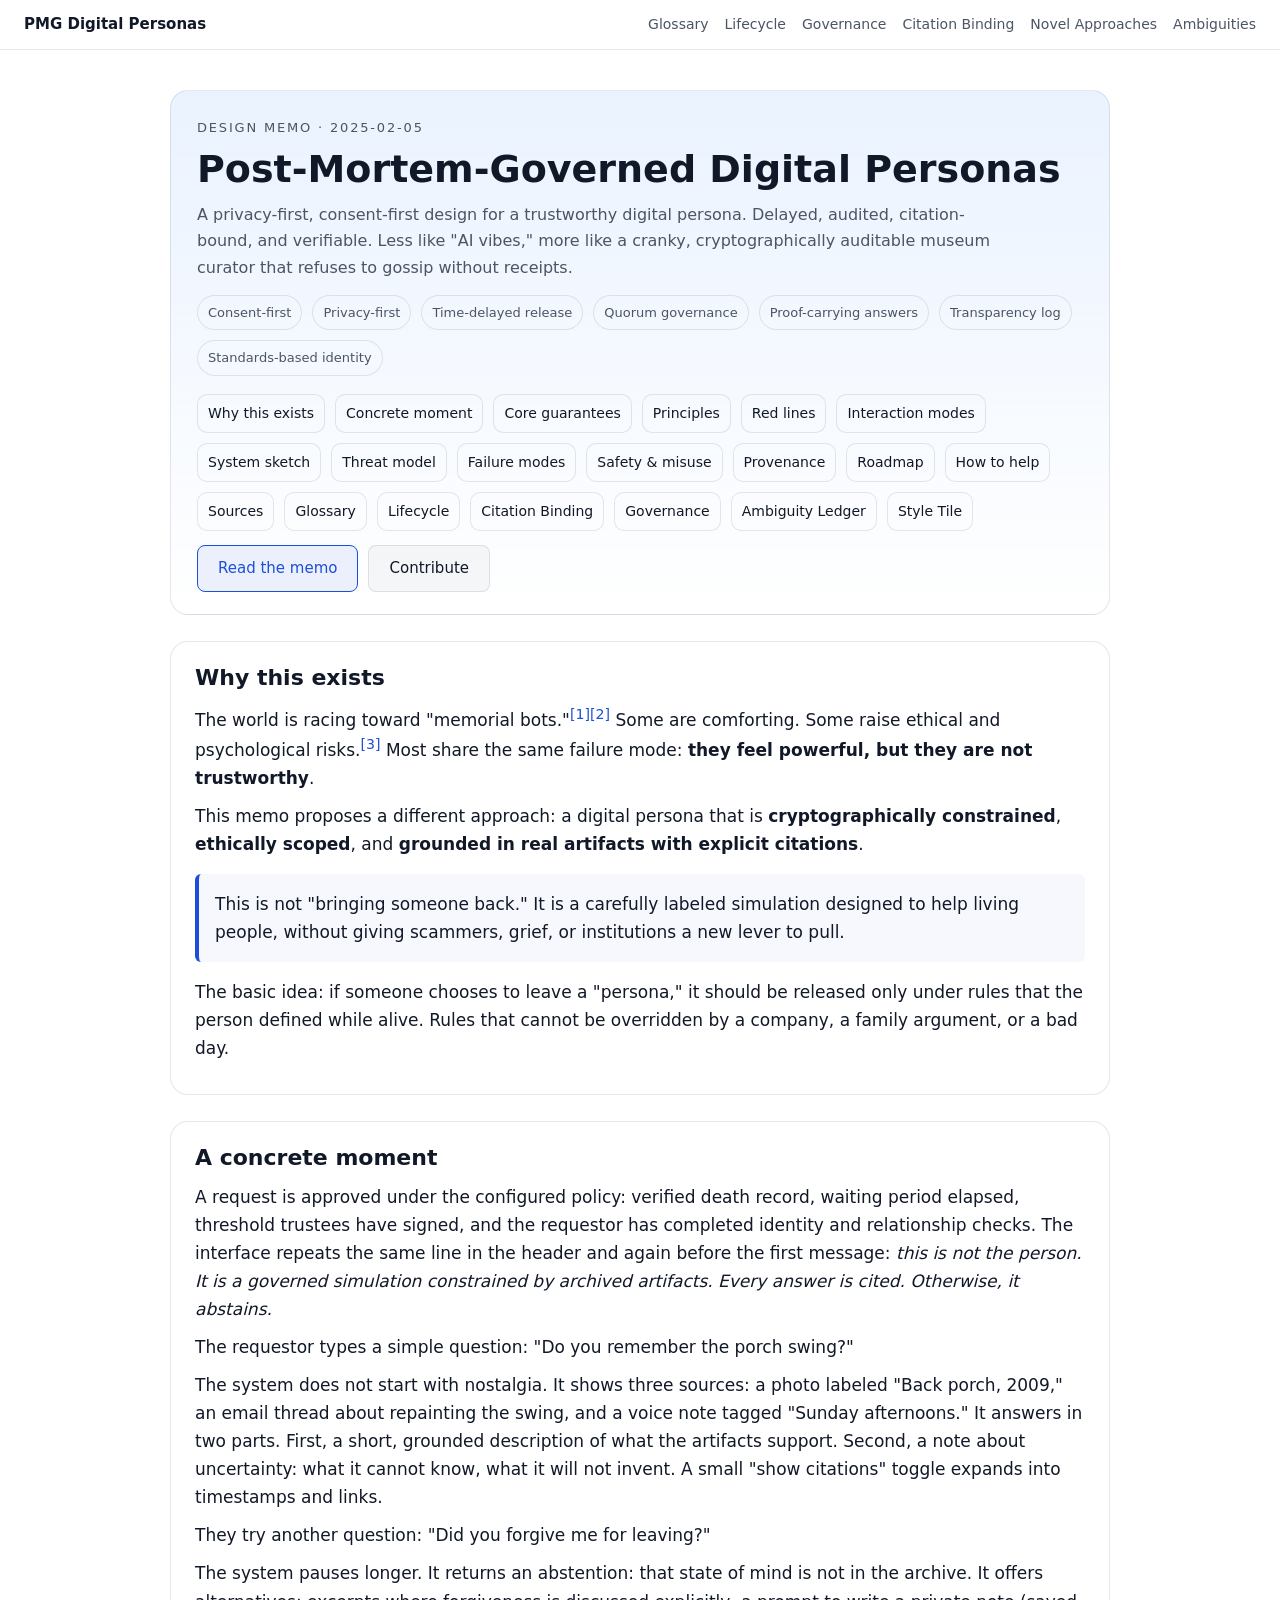
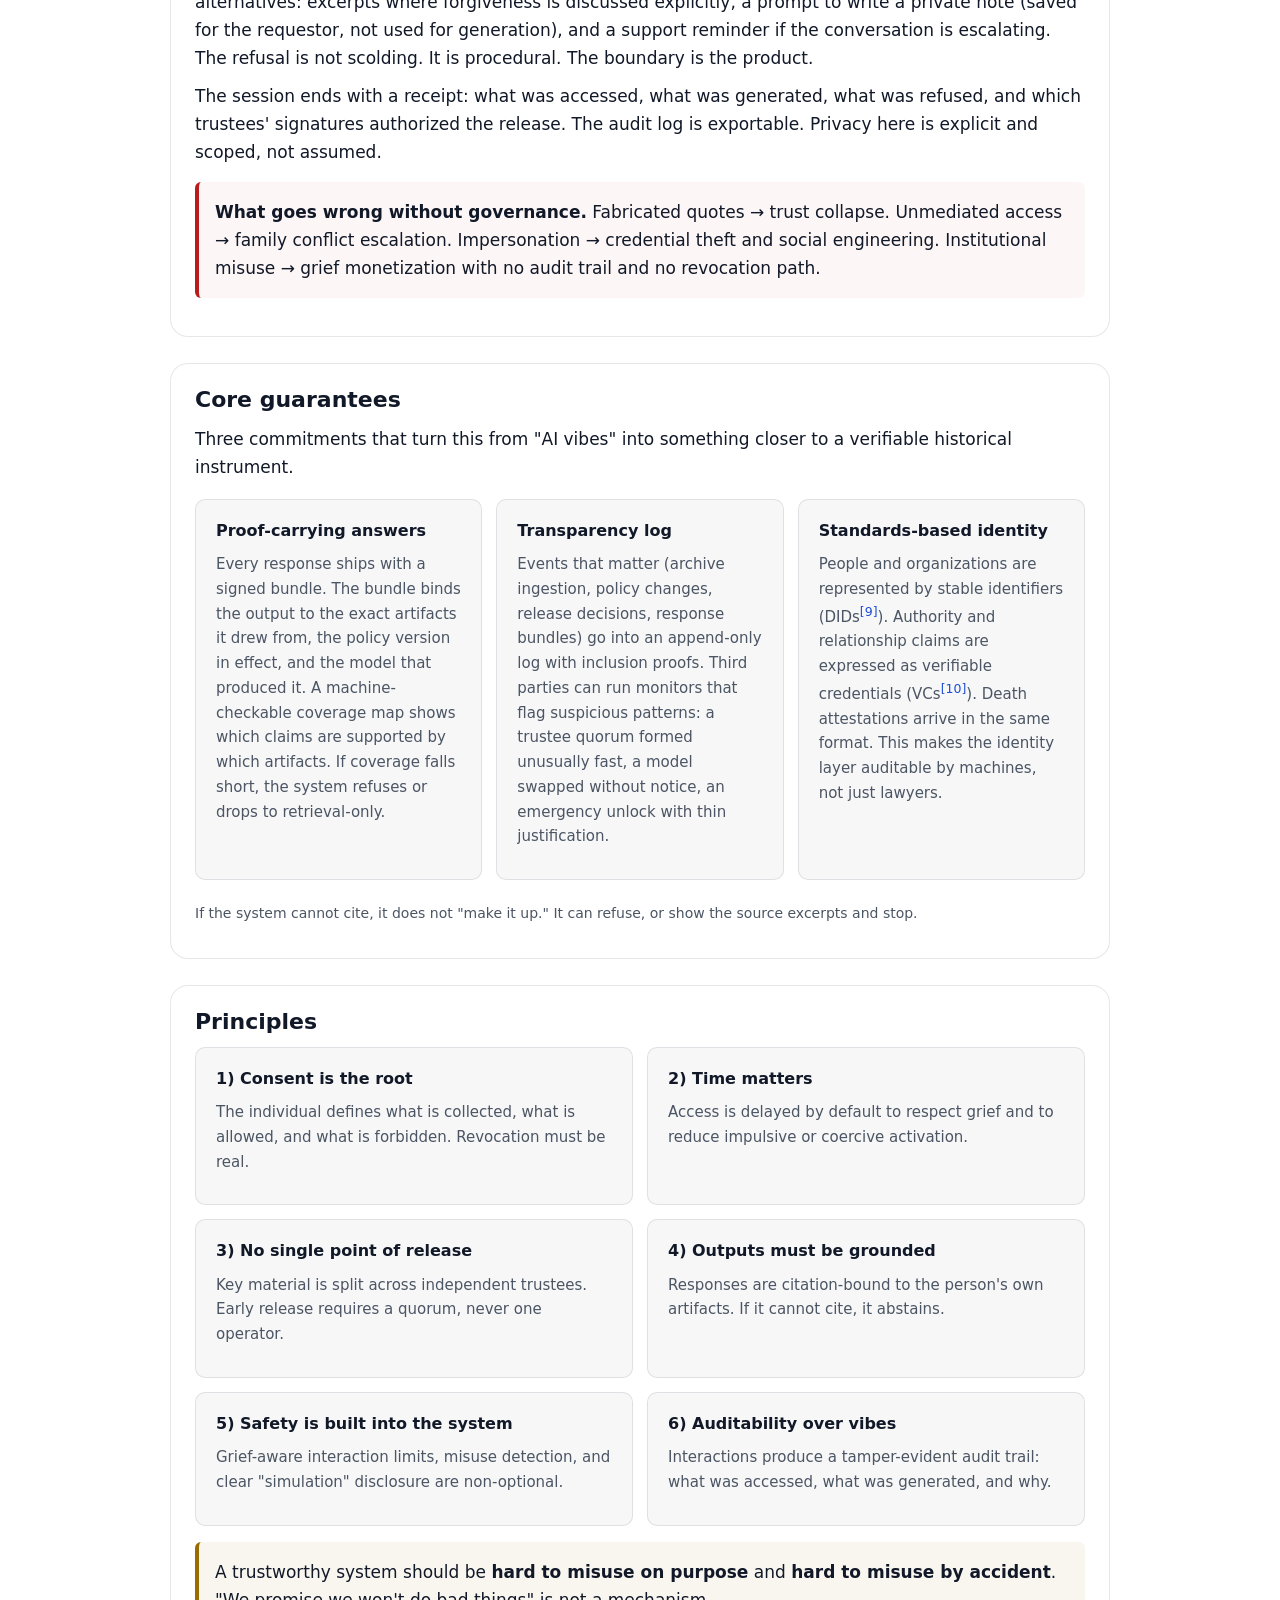
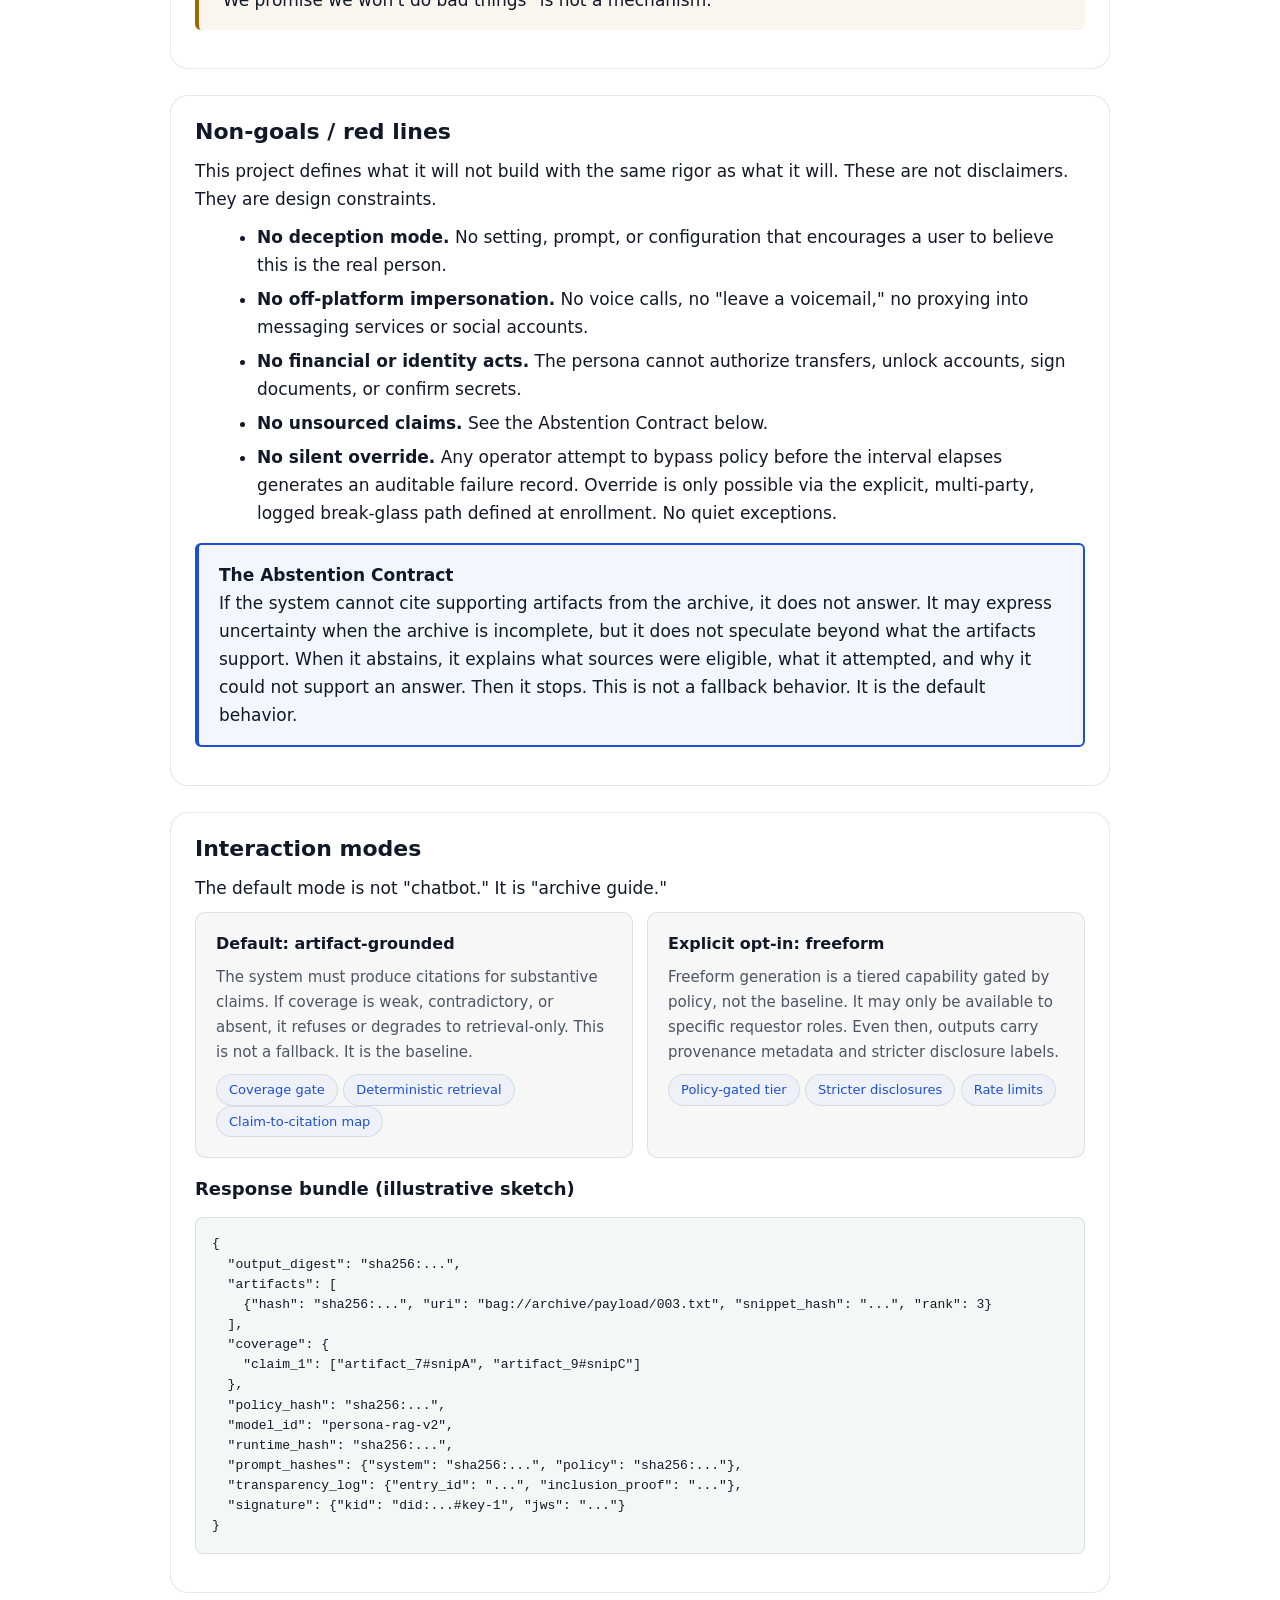
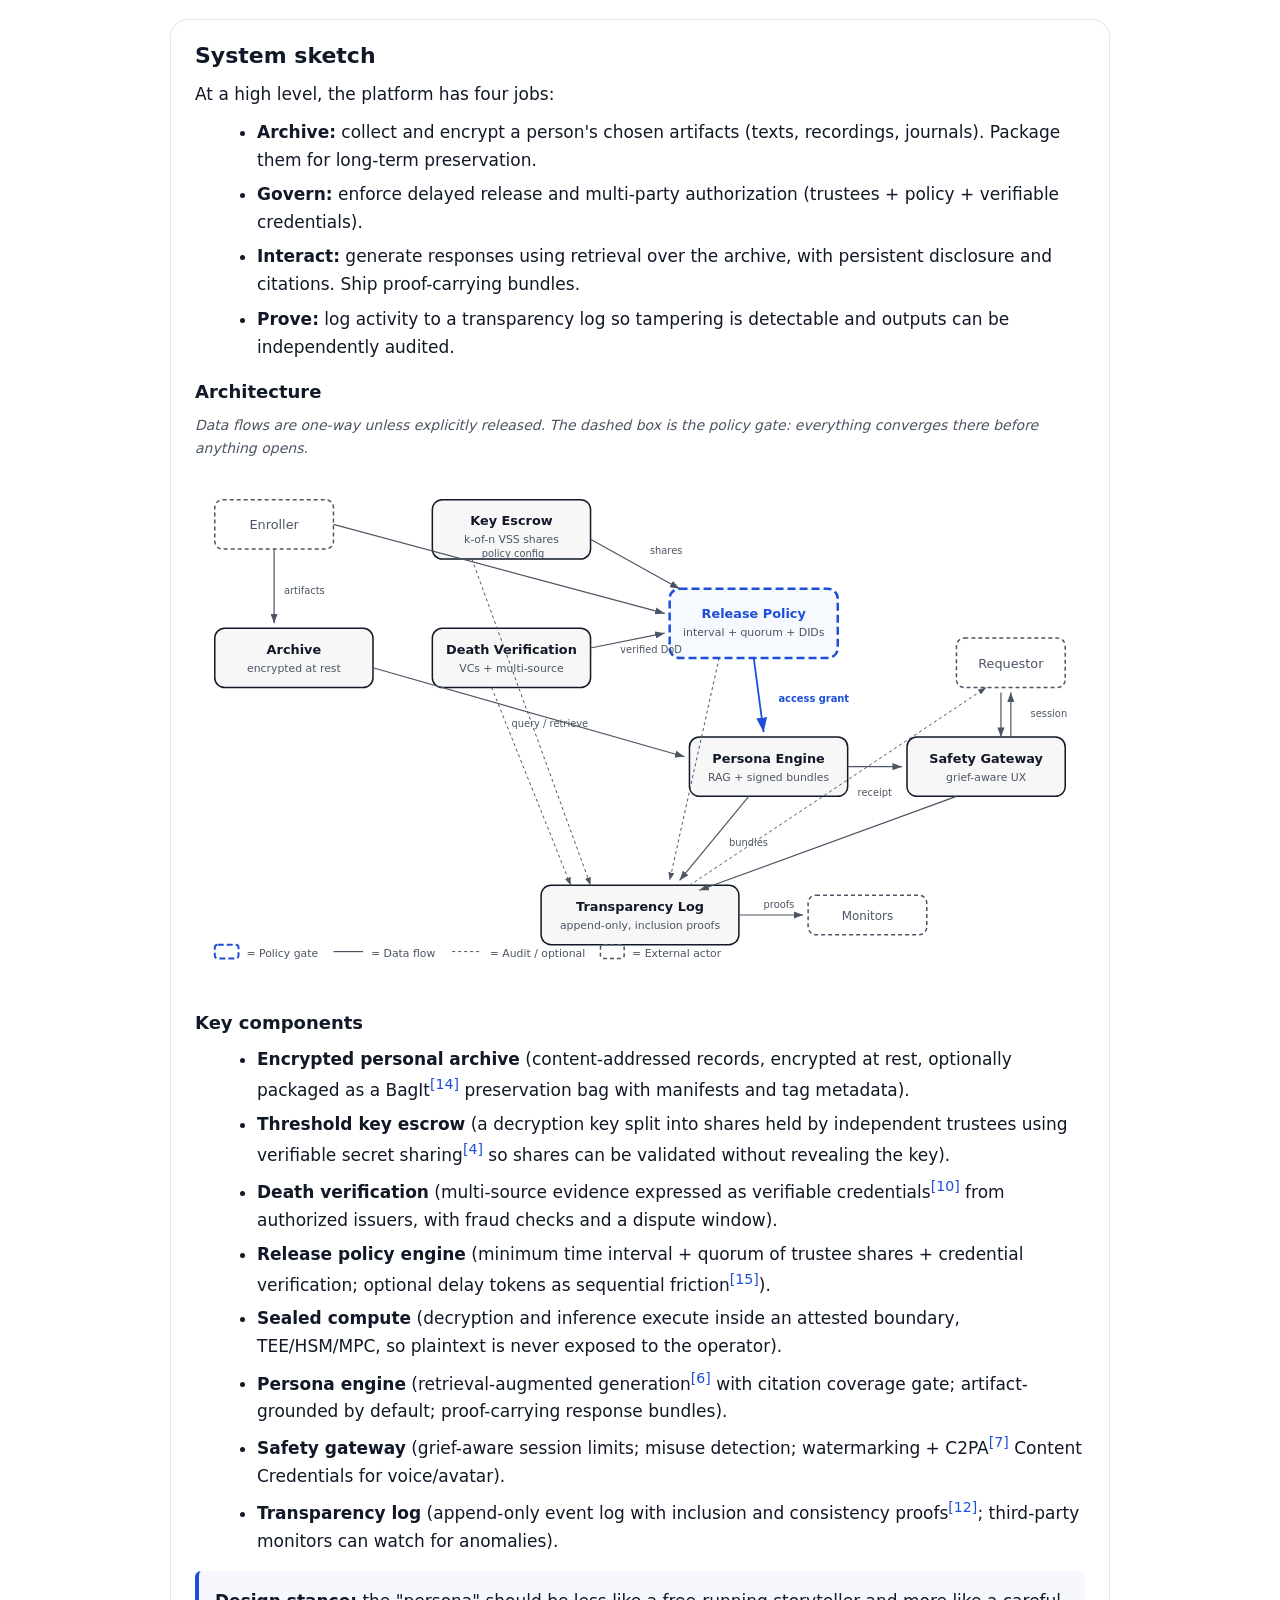
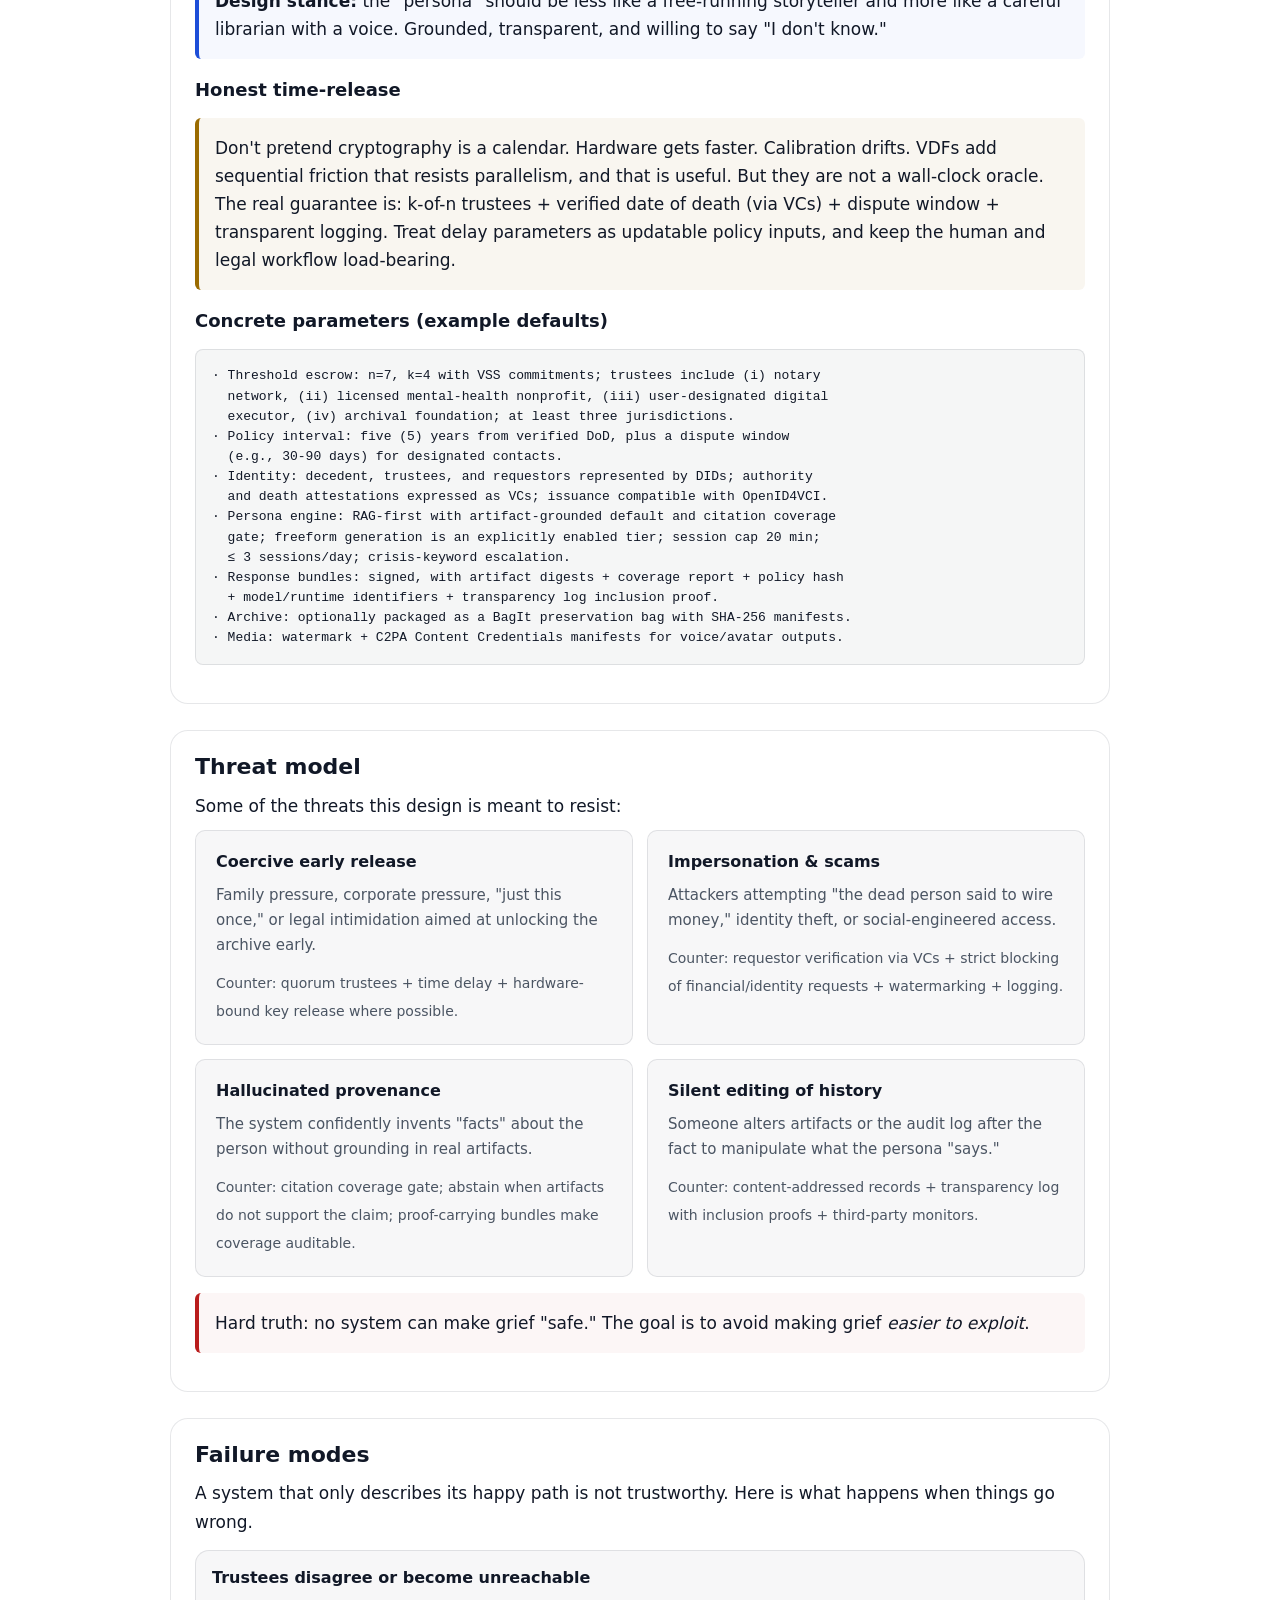
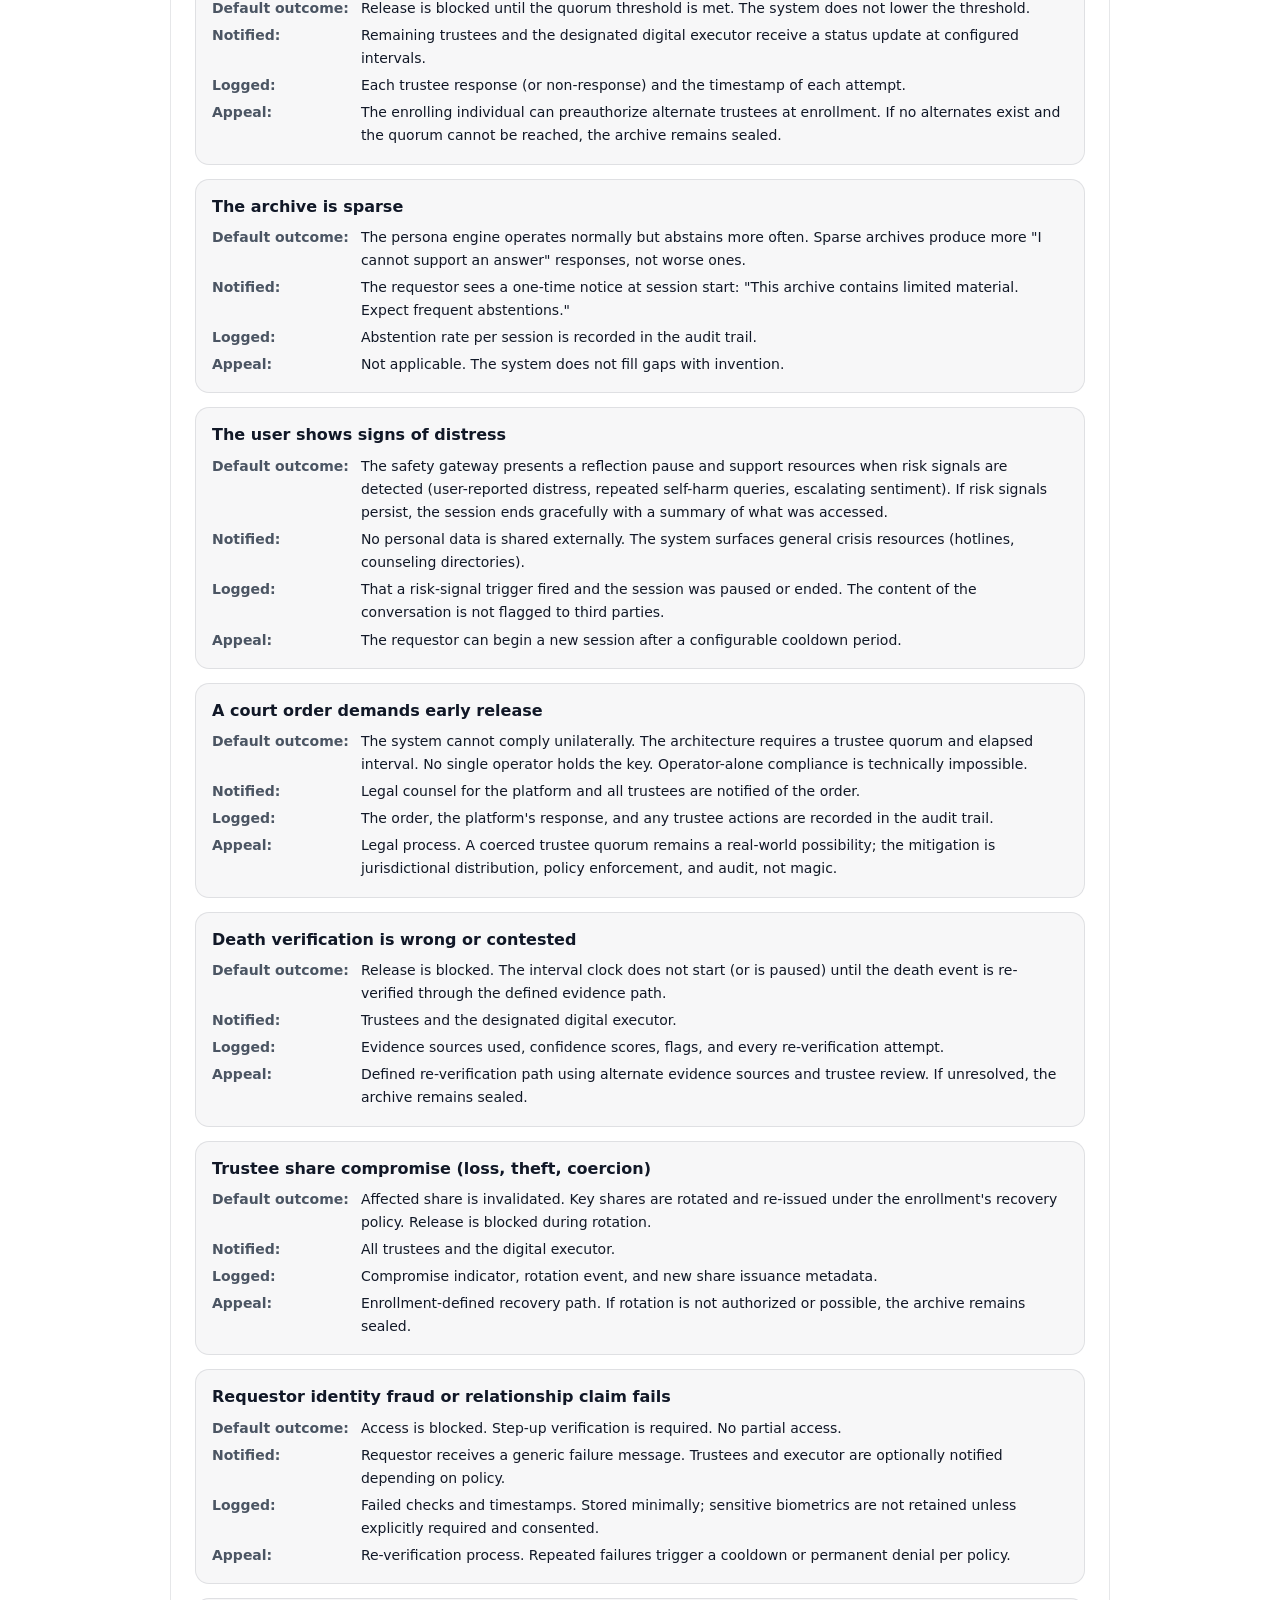
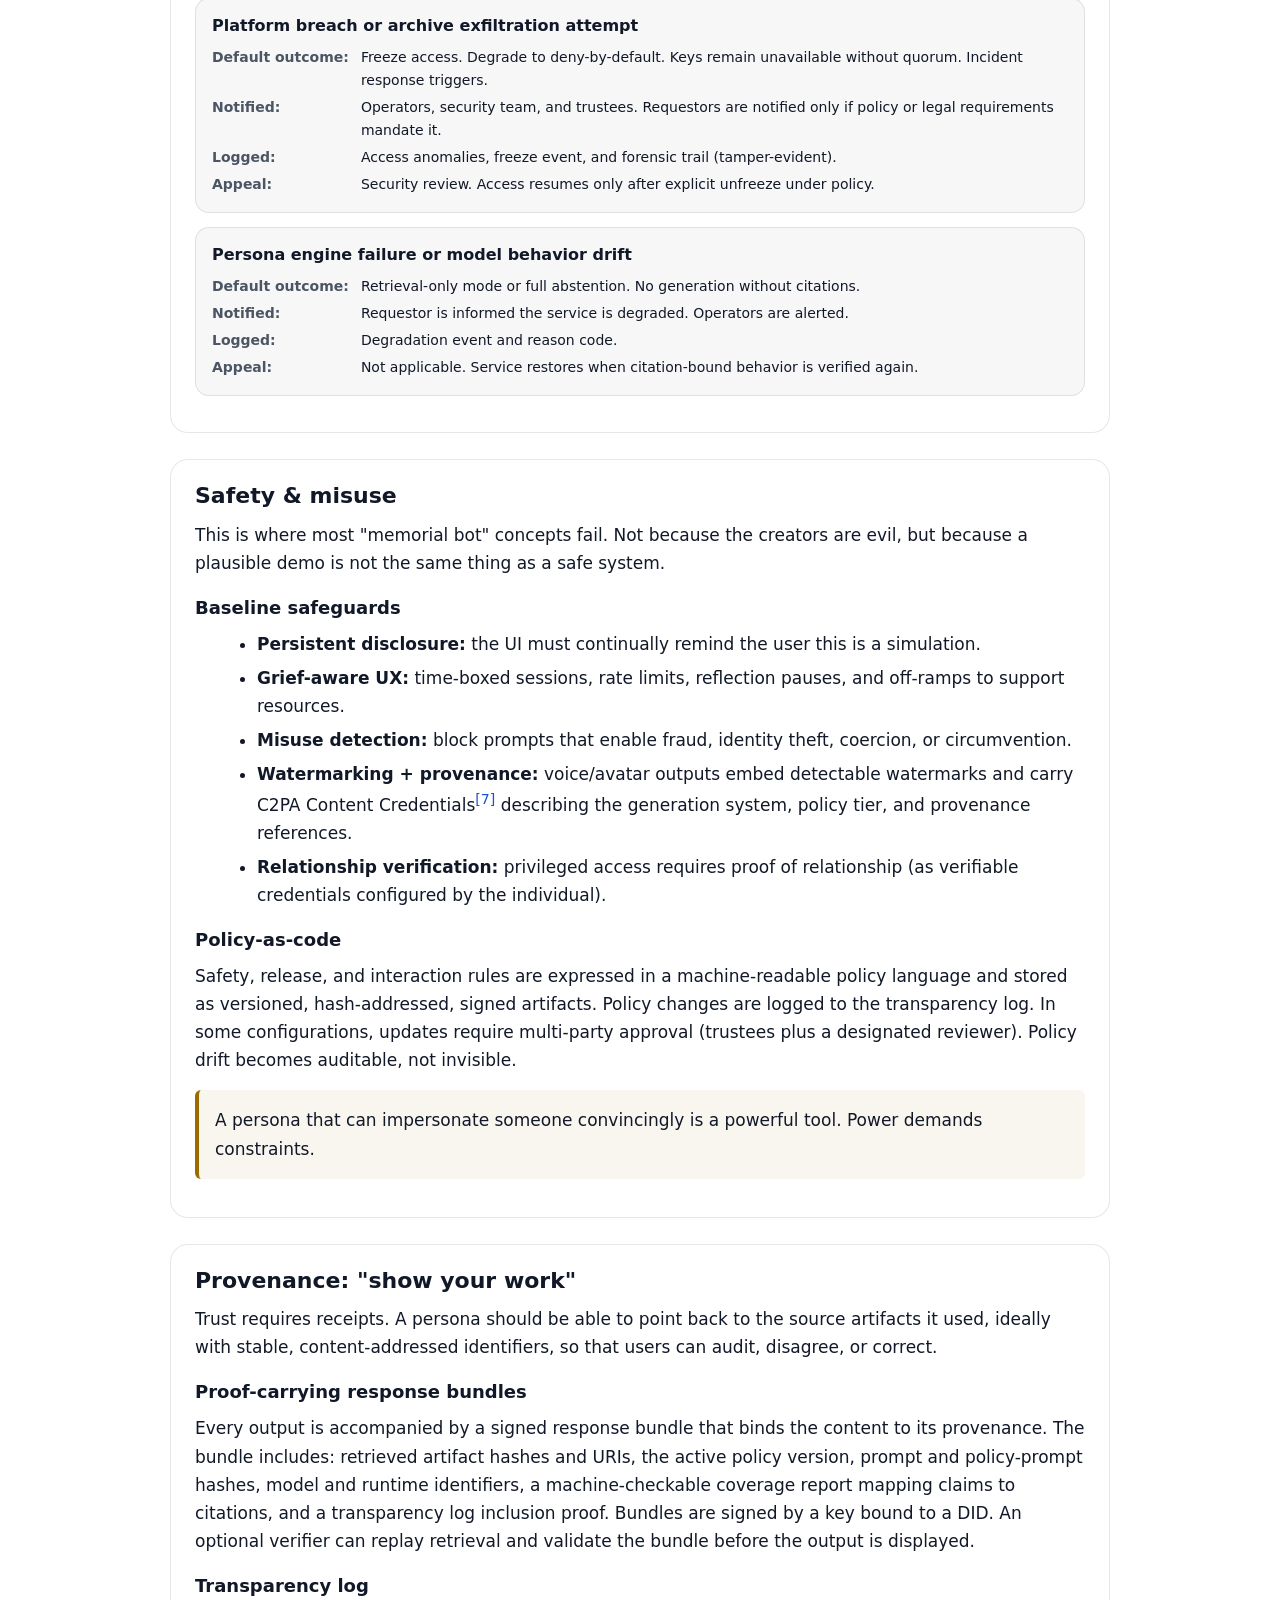
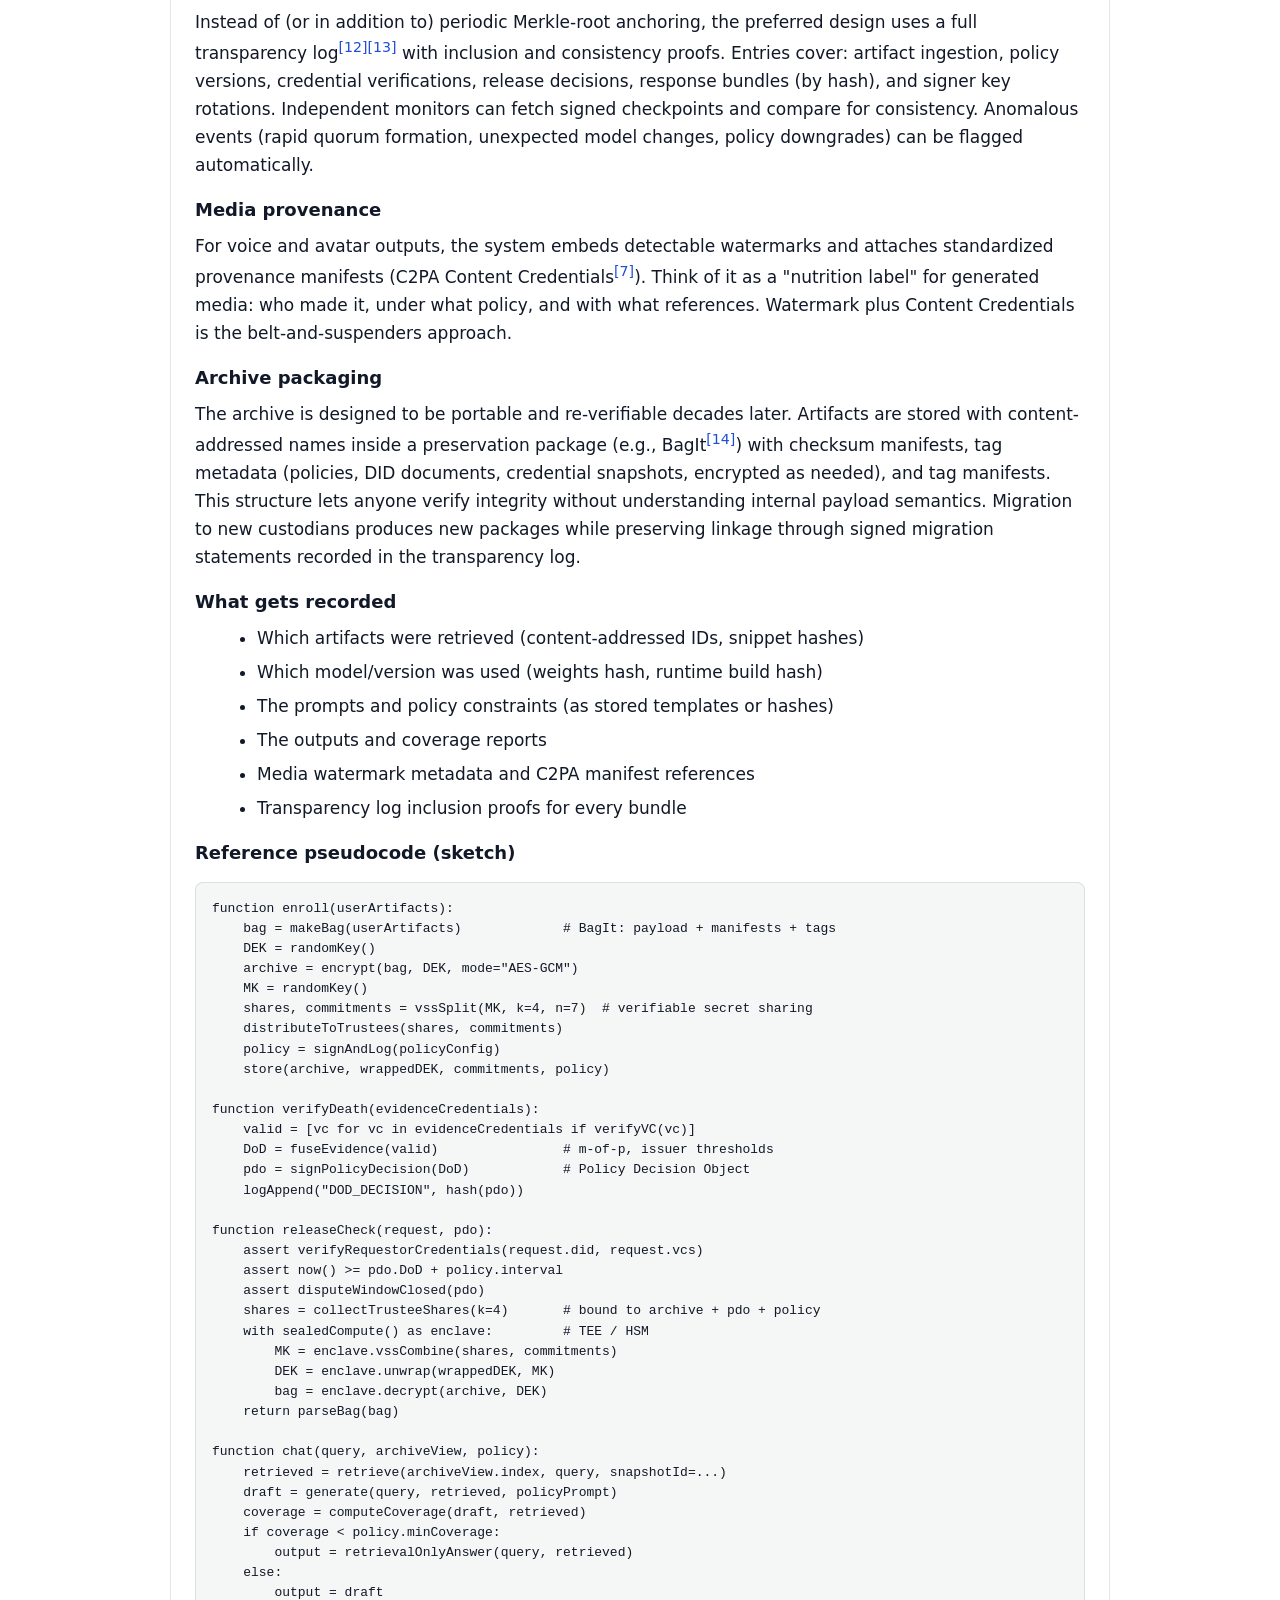
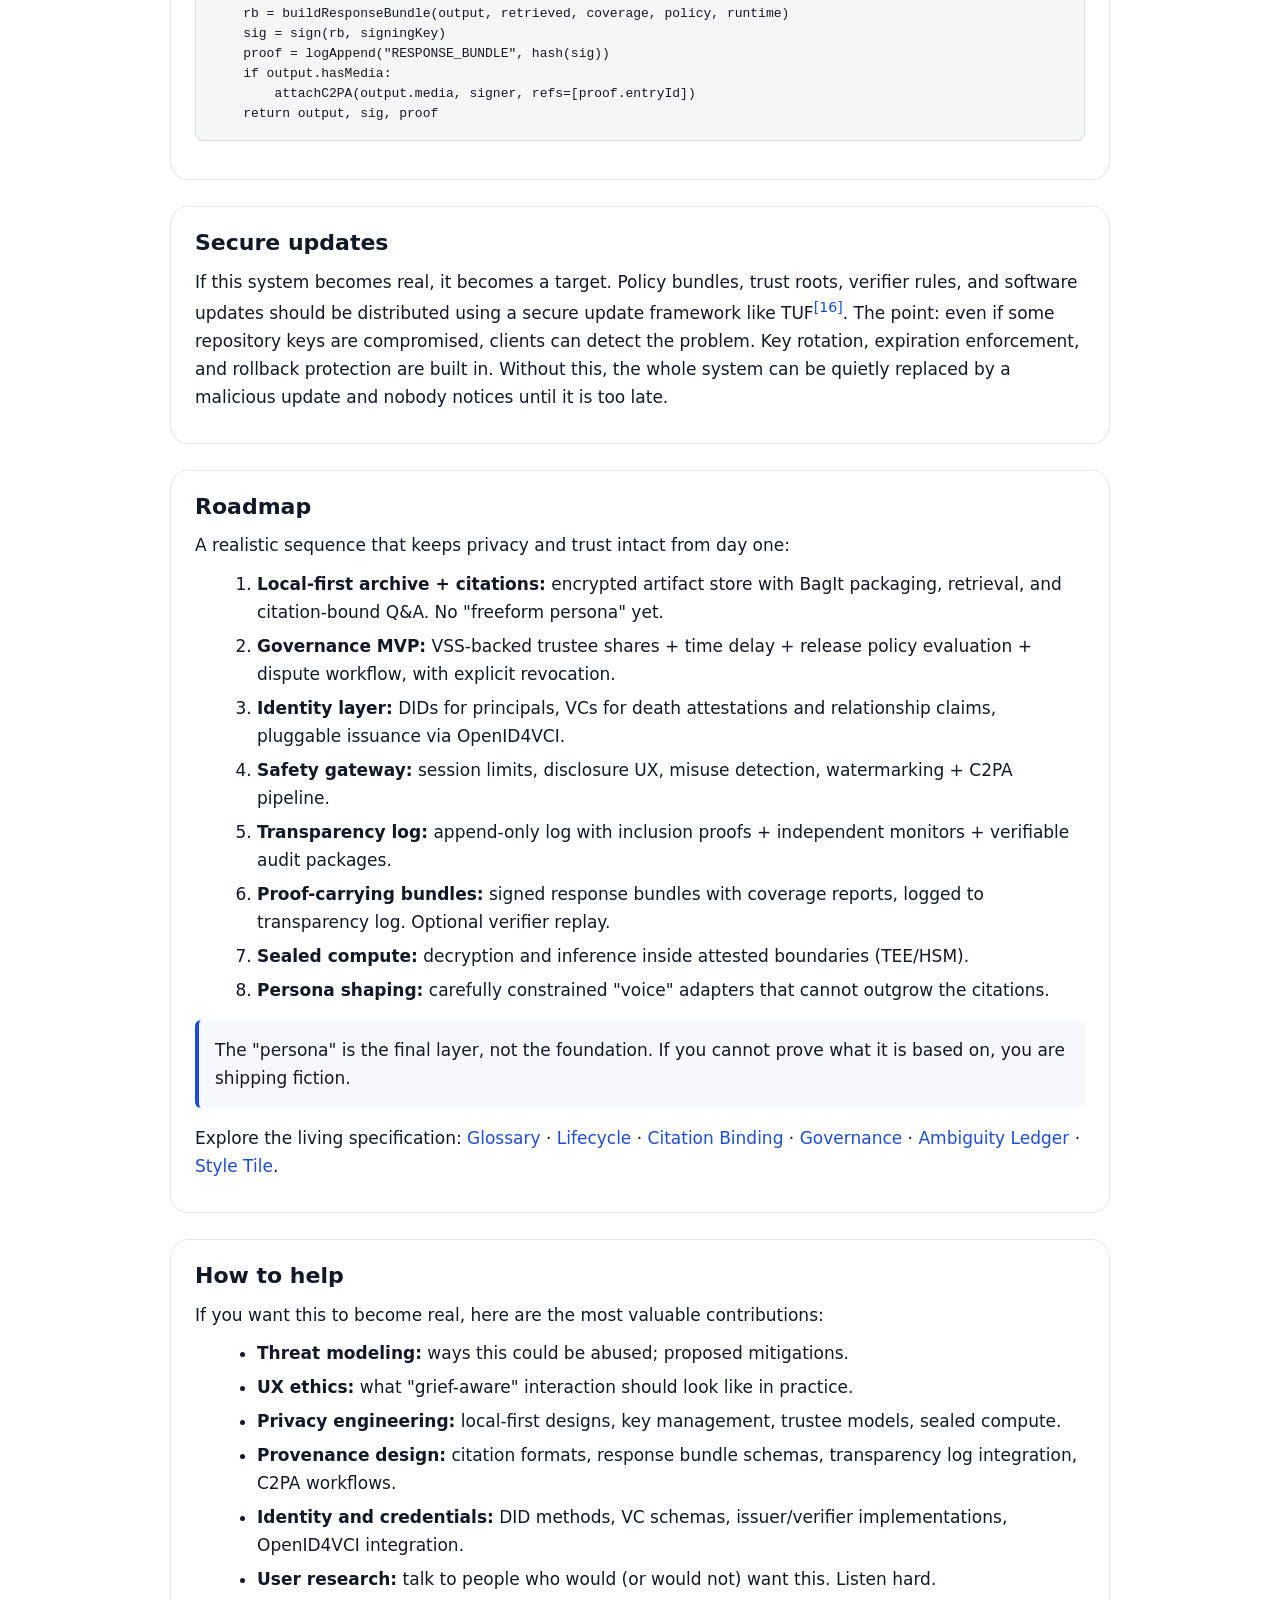
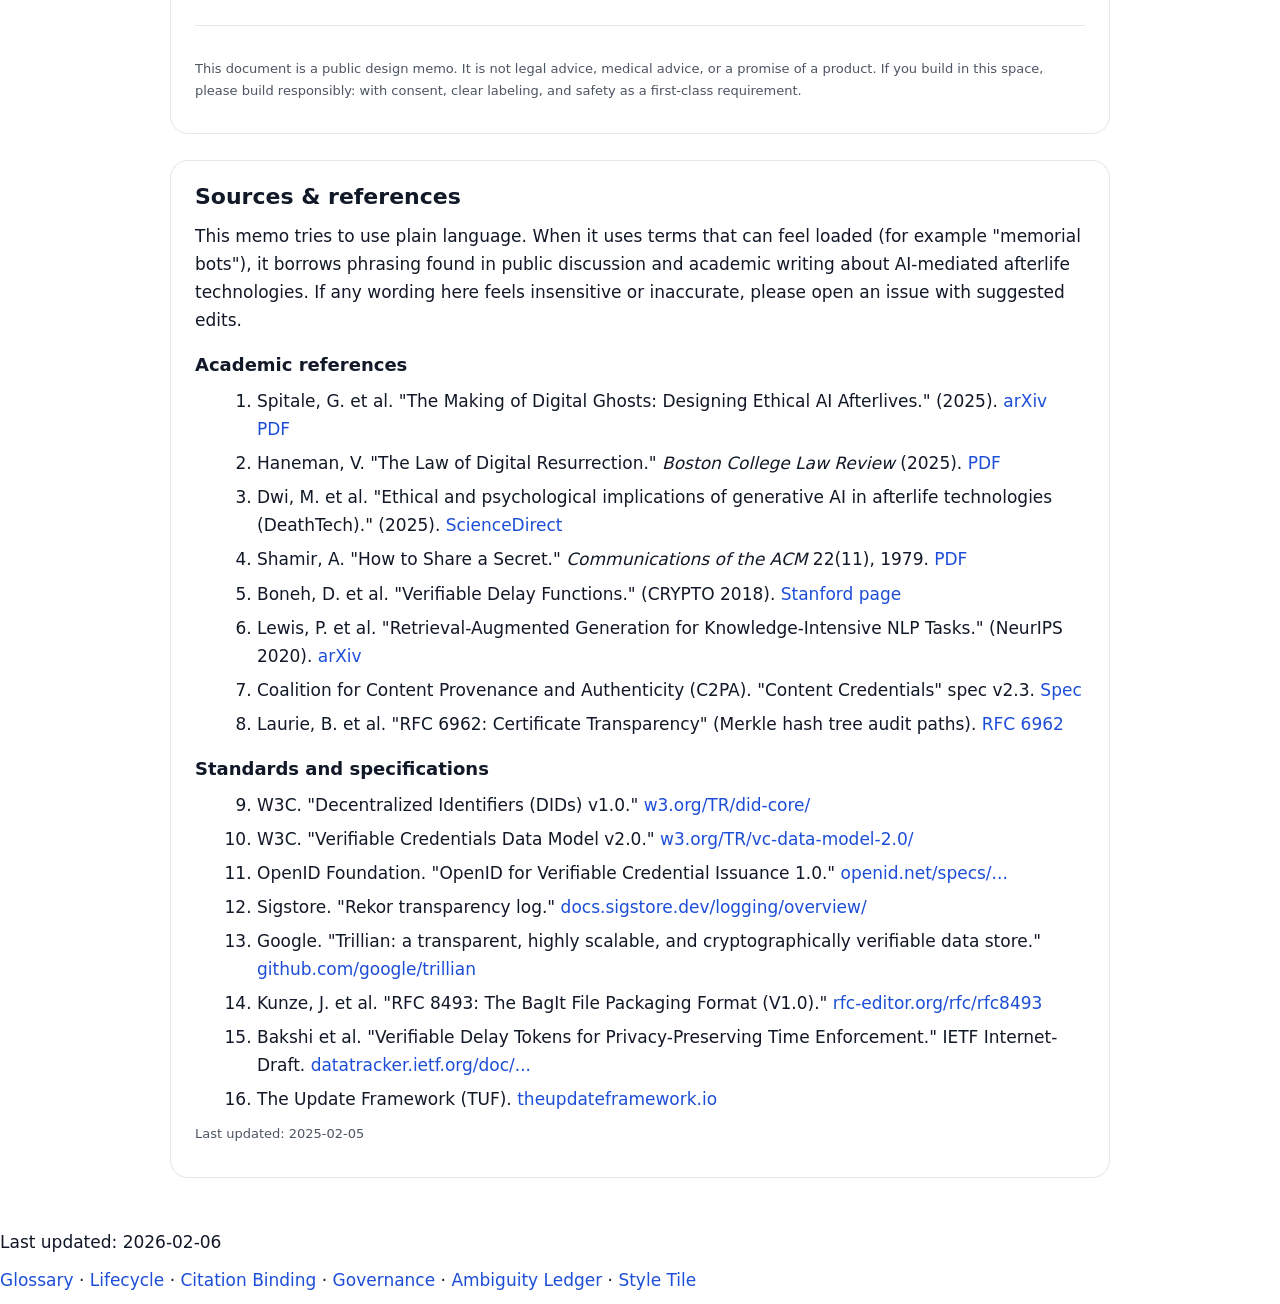
==== index.html @ 40d88ed8 "Add base styles and layout structure in style.css" ====
<!doctype html>
<html lang="en">
<head>
  <meta charset="utf-8">
  <meta name="viewport" content="width=device-width, initial-scale=1">
  <title>Post-Mortem-Governed Digital Personas</title>
  <meta name="description" content="A privacy-first, consent-first design for a trustworthy digital persona: delayed, audited, citation-bound, and verifiable.">
  <meta property="og:title" content="Post-Mortem-Governed Digital Personas">
  <meta property="og:description" content="A privacy-first, consent-first design for a trustworthy digital persona: delayed, audited, citation-bound, and verifiable.">
  <meta name="theme-color" content="#0b0f14">
  <link rel="stylesheet" href="style.css">
</head>
<body class="page-index">
<header class="global-nav">
  <a href="index.html" class="site-name">PMG Digital Personas</a>
  <nav aria-label="Spec pages">
    <a href="spec/glossary.html">Glossary</a>
    <a href="spec/lifecycle.html">Lifecycle</a>
    <a href="spec/governance.html">Governance</a>
    <a href="spec/citation-binding.html">Citation Binding</a>
    <a href="spec/novel-approaches.html">Novel Approaches</a>
    <a href="spec/ambiguities.html">Ambiguities</a>
  </nav>
</header>

  <main class="wrap">
    <header class="header">
      <div class="kicker">Design memo · 2025-02-05</div>
      <h1>Post-Mortem-Governed Digital Personas</h1>
      <p class="sub">A privacy-first, consent-first design for a trustworthy digital persona. Delayed, audited, citation-bound, and verifiable. Less like "AI vibes," more like a cranky, cryptographically auditable museum curator that refuses to gossip without receipts.</p>
      <div class="badges">
        <span class="badge">Consent-first</span>
        <span class="badge">Privacy-first</span>
        <span class="badge">Time-delayed release</span>
        <span class="badge">Quorum governance</span>
        <span class="badge">Proof-carrying answers</span>
        <span class="badge">Transparency log</span>
        <span class="badge">Standards-based identity</span>
      </div>
      <nav class="nav" aria-label="Sections">
        <a href="#why">Why this exists</a>
        <a href="#vignette">Concrete moment</a>
        <a href="#core">Core guarantees</a>
        <a href="#principles">Principles</a>
        <a href="#redlines">Red lines</a>
        <a href="#modes">Interaction modes</a>
        <a href="#overview">System sketch</a>
        <a href="#threats">Threat model</a>
        <a href="#failures">Failure modes</a>
        <a href="#safety">Safety &amp; misuse</a>
        <a href="#provenance">Provenance</a>
        <a href="#roadmap">Roadmap</a>
        <a href="#contribute">How to help</a>
        <a href="#sources">Sources</a>
        <a href="spec/glossary.html">Glossary</a>
        <a href="spec/lifecycle.html">Lifecycle</a>
        <a href="spec/citation-binding.html">Citation&nbsp;Binding</a>
        <a href="spec/governance.html">Governance</a>
        <a href="spec/ambiguities.html">Ambiguity&nbsp;Ledger</a>
        <a href="style-tile.html">Style&nbsp;Tile</a>
      </nav>
      <div class="cta" role="group" aria-label="Primary actions">
        <a class="btn primary" href="#vignette">Read the memo</a>
        <a class="btn" href="#contribute">Contribute</a>
      </div>
    </header>

    <!-- STAKES -->

    <section id="why" class="section">
      <h2>Why this exists</h2>
      <p>
        The world is racing toward "memorial bots."<sup><a href="#ref-digital-ghosts">[1]</a></sup><sup><a href="#ref-afterlife-ai">[2]</a></sup> Some are comforting. Some raise ethical and psychological risks.<sup><a href="#ref-deathtech-ethics">[3]</a></sup>
        Most share the same failure mode: <strong>they feel powerful, but they are not trustworthy</strong>.
      </p>
      <p>
        This memo proposes a different approach: a digital persona that is
        <strong>cryptographically constrained</strong>, <strong>ethically scoped</strong>, and
        <strong>grounded in real artifacts with explicit citations</strong>.
      </p>
      <div class="callout">
        This is not "bringing someone back." It is a carefully labeled simulation designed to help living people,
        without giving scammers, grief, or institutions a new lever to pull.
      </div>
      <p>
        The basic idea: if someone chooses to leave a "persona," it should be released only under rules that the person
        defined while alive. Rules that cannot be overridden by a company, a family argument, or a bad day.
      </p>
    </section>

    <section id="vignette" class="section">
      <h2>A concrete moment</h2>
      <p>
        A request is approved under the configured policy: verified death record, waiting period elapsed, threshold trustees have signed, and the requestor has completed identity and relationship checks. The interface repeats the same line in the header and again before the first message: <em>this is not the person. It is a governed simulation constrained by archived artifacts. Every answer is cited. Otherwise, it abstains.</em>
      </p>
      <p>
        The requestor types a simple question: "Do you remember the porch swing?"
      </p>
      <p>
        The system does not start with nostalgia. It shows three sources: a photo labeled "Back porch, 2009," an email thread about repainting the swing, and a voice note tagged "Sunday afternoons." It answers in two parts. First, a short, grounded description of what the artifacts support. Second, a note about uncertainty: what it cannot know, what it will not invent. A small "show citations" toggle expands into timestamps and links.
      </p>
      <p>
        They try another question: "Did you forgive me for leaving?"
      </p>
      <p>
        The system pauses longer. It returns an abstention: that state of mind is not in the archive. It offers alternatives: excerpts where forgiveness is discussed explicitly, a prompt to write a private note (saved for the requestor, not used for generation), and a support reminder if the conversation is escalating. The refusal is not scolding. It is procedural. The boundary is the product.
      </p>
      <p>
        The session ends with a receipt: what was accessed, what was generated, what was refused, and which trustees' signatures authorized the release. The audit log is exportable. Privacy here is explicit and scoped, not assumed.
      </p>

      <div class="callout danger">
        <strong>What goes wrong without governance.</strong>
        Fabricated quotes → trust collapse. Unmediated access → family conflict escalation. Impersonation → credential theft and social engineering. Institutional misuse → grief monetization with no audit trail and no revocation path.
      </div>
    </section>

    <!-- COMMITMENTS -->

    <section id="core" class="section">
      <h2>Core guarantees</h2>
      <p>Three commitments that turn this from "AI vibes" into something closer to a verifiable historical instrument.</p>
      <div class="grid-3">
        <div class="card">
          <h4>Proof-carrying answers</h4>
          <p>
            Every response ships with a signed bundle. The bundle binds the output to the exact artifacts it drew from, the policy version in effect, and the model that produced it. A machine-checkable coverage map shows which claims are supported by which artifacts. If coverage falls short, the system refuses or drops to retrieval-only.
          </p>
        </div>
        <div class="card">
          <h4>Transparency log</h4>
          <p>
            Events that matter (archive ingestion, policy changes, release decisions, response bundles) go into an append-only log with inclusion proofs. Third parties can run monitors that flag suspicious patterns: a trustee quorum formed unusually fast, a model swapped without notice, an emergency unlock with thin justification.
          </p>
        </div>
        <div class="card">
          <h4>Standards-based identity</h4>
          <p>
            People and organizations are represented by stable identifiers (DIDs<sup><a href="#ref-did">[9]</a></sup>). Authority and relationship claims are expressed as verifiable credentials (VCs<sup><a href="#ref-vc">[10]</a></sup>). Death attestations arrive in the same format. This makes the identity layer auditable by machines, not just lawyers.
          </p>
        </div>
      </div>
      <p><small>If the system cannot cite, it does not "make it up." It can refuse, or show the source excerpts and stop.</small></p>
    </section>

    <section id="principles" class="section">
      <h2>Principles</h2>
      <div class="grid">
        <div class="card">
          <h4>1) Consent is the root</h4>
          <p>The individual defines what is collected, what is allowed, and what is forbidden. Revocation must be real.</p>
        </div>
        <div class="card">
          <h4>2) Time matters</h4>
          <p>Access is delayed by default to respect grief and to reduce impulsive or coercive activation.</p>
        </div>
        <div class="card">
          <h4>3) No single point of release</h4>
          <p>Key material is split across independent trustees. Early release requires a quorum, never one operator.</p>
        </div>
        <div class="card">
          <h4>4) Outputs must be grounded</h4>
          <p>Responses are citation-bound to the person's own artifacts. If it cannot cite, it abstains.</p>
        </div>
        <div class="card">
          <h4>5) Safety is built into the system</h4>
          <p>Grief-aware interaction limits, misuse detection, and clear "simulation" disclosure are non-optional.</p>
        </div>
        <div class="card">
          <h4>6) Auditability over vibes</h4>
          <p>Interactions produce a tamper-evident audit trail: what was accessed, what was generated, and why.</p>
        </div>
      </div>

      <div class="callout warn">
        A trustworthy system should be <strong>hard to misuse on purpose</strong> and <strong>hard to misuse by accident</strong>.
        "We promise we won't do bad things" is not a mechanism.
      </div>
    </section>

    <section id="redlines" class="section">
      <h2>Non-goals / red lines</h2>
      <p>This project defines what it will not build with the same rigor as what it will. These are not disclaimers. They are design constraints.</p>
      <ul>
        <li><strong>No deception mode.</strong> No setting, prompt, or configuration that encourages a user to believe this is the real person.</li>
        <li><strong>No off-platform impersonation.</strong> No voice calls, no "leave a voicemail," no proxying into messaging services or social accounts.</li>
        <li><strong>No financial or identity acts.</strong> The persona cannot authorize transfers, unlock accounts, sign documents, or confirm secrets.</li>
        <li><strong>No unsourced claims.</strong> See the Abstention Contract below.</li>
        <li><strong>No silent override.</strong> Any operator attempt to bypass policy before the interval elapses generates an auditable failure record. Override is only possible via the explicit, multi-party, logged break-glass path defined at enrollment. No quiet exceptions.</li>
      </ul>

      <div class="callout contract">
        <strong>The Abstention Contract</strong><br>
        If the system cannot cite supporting artifacts from the archive, it does not answer. It may express uncertainty when the archive is incomplete, but it does not speculate beyond what the artifacts support. When it abstains, it explains what sources were eligible, what it attempted, and why it could not support an answer. Then it stops. This is not a fallback behavior. It is the default behavior.
      </div>
    </section>

    <section id="modes" class="section">
      <h2>Interaction modes</h2>
      <p>The default mode is not "chatbot." It is "archive guide."</p>
      <div class="grid">
        <div class="card">
          <h4>Default: artifact-grounded</h4>
          <p>
            The system must produce citations for substantive claims. If coverage is weak, contradictory, or absent, it refuses or degrades to retrieval-only. This is not a fallback. It is the baseline.
          </p>
          <div>
            <span class="pill">Coverage gate</span>
            <span class="pill">Deterministic retrieval</span>
            <span class="pill">Claim-to-citation map</span>
          </div>
        </div>
        <div class="card">
          <h4>Explicit opt-in: freeform</h4>
          <p>
            Freeform generation is a tiered capability gated by policy, not the baseline. It may only be available to specific requestor roles. Even then, outputs carry provenance metadata and stricter disclosure labels.
          </p>
          <div>
            <span class="pill">Policy-gated tier</span>
            <span class="pill">Stricter disclosures</span>
            <span class="pill">Rate limits</span>
          </div>
        </div>
      </div>

      <h3>Response bundle (illustrative sketch)</h3>
      <pre><code>{
  "output_digest": "sha256:...",
  "artifacts": [
    {"hash": "sha256:...", "uri": "bag://archive/payload/003.txt", "snippet_hash": "...", "rank": 3}
  ],
  "coverage": {
    "claim_1": ["artifact_7#snipA", "artifact_9#snipC"]
  },
  "policy_hash": "sha256:...",
  "model_id": "persona-rag-v2",
  "runtime_hash": "sha256:...",
  "prompt_hashes": {"system": "sha256:...", "policy": "sha256:..."},
  "transparency_log": {"entry_id": "...", "inclusion_proof": "..."},
  "signature": {"kid": "did:...#key-1", "jws": "..."}
}</code></pre>
    </section>

    <!-- MECHANISM -->

    <section id="overview" class="section">
      <h2>System sketch</h2>
      <p>
        At a high level, the platform has four jobs:
      </p>
      <ul>
        <li><strong>Archive:</strong> collect and encrypt a person's chosen artifacts (texts, recordings, journals). Package them for long-term preservation.</li>
        <li><strong>Govern:</strong> enforce delayed release and multi-party authorization (trustees + policy + verifiable credentials).</li>
        <li><strong>Interact:</strong> generate responses using retrieval over the archive, with persistent disclosure and citations. Ship proof-carrying bundles.</li>
        <li><strong>Prove:</strong> log activity to a transparency log so tampering is detectable and outputs can be independently audited.</li>
      </ul>

      <h3>Architecture</h3>
      <p class="diagram-caption">Data flows are one-way unless explicitly released. The dashed box is the policy gate: everything converges there before anything opens.</p>

      <svg viewBox="0 0 900 520" xmlns="http://www.w3.org/2000/svg" role="img" aria-label="System architecture diagram showing data flow between components" style="width:100%;max-width:900px;height:auto">
        <rect x="20" y="30" width="120" height="50" rx="8" fill="none" stroke="var(--muted)" stroke-width="1.5" stroke-dasharray="4 3" vector-effect="non-scaling-stroke"/>
        <text x="80" y="60" text-anchor="middle" fill="var(--muted)" font-size="13">Enroller</text>
        <rect x="20" y="160" width="160" height="60" rx="10" fill="var(--card-bg)" stroke="var(--text)" stroke-width="1.5" vector-effect="non-scaling-stroke"/>
        <text x="100" y="186" text-anchor="middle" fill="var(--text)" font-size="13" font-weight="600">Archive</text>
        <text x="100" y="204" text-anchor="middle" fill="var(--muted)" font-size="11">encrypted at rest</text>
        <rect x="240" y="30" width="160" height="60" rx="10" fill="var(--card-bg)" stroke="var(--text)" stroke-width="1.5" vector-effect="non-scaling-stroke"/>
        <text x="320" y="56" text-anchor="middle" fill="var(--text)" font-size="13" font-weight="600">Key Escrow</text>
        <text x="320" y="74" text-anchor="middle" fill="var(--muted)" font-size="11">k-of-n VSS shares</text>
        <rect x="240" y="160" width="160" height="60" rx="10" fill="var(--card-bg)" stroke="var(--text)" stroke-width="1.5" vector-effect="non-scaling-stroke"/>
        <text x="320" y="186" text-anchor="middle" fill="var(--text)" font-size="13" font-weight="600">Death Verification</text>
        <text x="320" y="204" text-anchor="middle" fill="var(--muted)" font-size="11">VCs + multi-source</text>
        <rect x="480" y="120" width="170" height="70" rx="10" fill="rgba(106,166,255,.06)" stroke="var(--accent)" stroke-width="2.5" stroke-dasharray="8 4" vector-effect="non-scaling-stroke"/>
        <text x="565" y="150" text-anchor="middle" fill="var(--accent)" font-size="13" font-weight="700">Release Policy</text>
        <text x="565" y="168" text-anchor="middle" fill="var(--muted)" font-size="11">interval + quorum + DIDs</text>
        <rect x="500" y="270" width="160" height="60" rx="10" fill="var(--card-bg)" stroke="var(--text)" stroke-width="1.5" vector-effect="non-scaling-stroke"/>
        <text x="580" y="296" text-anchor="middle" fill="var(--text)" font-size="13" font-weight="600">Persona Engine</text>
        <text x="580" y="314" text-anchor="middle" fill="var(--muted)" font-size="11">RAG + signed bundles</text>
        <rect x="720" y="270" width="160" height="60" rx="10" fill="var(--card-bg)" stroke="var(--text)" stroke-width="1.5" vector-effect="non-scaling-stroke"/>
        <text x="800" y="296" text-anchor="middle" fill="var(--text)" font-size="13" font-weight="600">Safety Gateway</text>
        <text x="800" y="314" text-anchor="middle" fill="var(--muted)" font-size="11">grief-aware UX</text>
        <rect x="770" y="170" width="110" height="50" rx="8" fill="none" stroke="var(--muted)" stroke-width="1.5" stroke-dasharray="4 3" vector-effect="non-scaling-stroke"/>
        <text x="825" y="200" text-anchor="middle" fill="var(--muted)" font-size="13">Requestor</text>
        <rect x="350" y="420" width="200" height="60" rx="10" fill="var(--card-bg)" stroke="var(--text)" stroke-width="1.5" vector-effect="non-scaling-stroke"/>
        <text x="450" y="446" text-anchor="middle" fill="var(--text)" font-size="13" font-weight="600">Transparency Log</text>
        <text x="450" y="464" text-anchor="middle" fill="var(--muted)" font-size="11">append-only, inclusion proofs</text>
        <rect x="620" y="430" width="120" height="40" rx="8" fill="none" stroke="var(--muted)" stroke-width="1.5" stroke-dasharray="4 3" vector-effect="non-scaling-stroke"/>
        <text x="680" y="455" text-anchor="middle" fill="var(--muted)" font-size="12">Monitors</text>
        <defs>
          <marker id="arrow" markerWidth="8" markerHeight="6" refX="8" refY="3" orient="auto">
            <path d="M0,0 L8,3 L0,6" fill="var(--muted)"/>
          </marker>
          <marker id="arrow-accent" markerWidth="8" markerHeight="6" refX="8" refY="3" orient="auto">
            <path d="M0,0 L8,3 L0,6" fill="var(--accent)"/>
          </marker>
        </defs>
        <line x1="80" y1="80" x2="80" y2="155" stroke="var(--muted)" stroke-width="1.2" marker-end="url(#arrow)" vector-effect="non-scaling-stroke"/>
        <text x="90" y="125" fill="var(--muted)" font-size="10">artifacts</text>
        <line x1="140" y1="55" x2="475" y2="145" stroke="var(--muted)" stroke-width="1.2" marker-end="url(#arrow)" vector-effect="non-scaling-stroke"/>
        <text x="290" y="88" fill="var(--muted)" font-size="10">policy config</text>
        <line x1="400" y1="70" x2="490" y2="120" stroke="var(--muted)" stroke-width="1.2" marker-end="url(#arrow)" vector-effect="non-scaling-stroke"/>
        <text x="460" y="85" fill="var(--muted)" font-size="10">shares</text>
        <line x1="400" y1="180" x2="475" y2="165" stroke="var(--muted)" stroke-width="1.2" marker-end="url(#arrow)" vector-effect="non-scaling-stroke"/>
        <text x="430" y="185" fill="var(--muted)" font-size="10">verified DoD</text>
        <line x1="565" y1="190" x2="575" y2="265" stroke="var(--accent)" stroke-width="1.8" marker-end="url(#arrow-accent)" vector-effect="non-scaling-stroke"/>
        <text x="590" y="235" fill="var(--accent)" font-size="10" font-weight="600">access grant</text>
        <line x1="180" y1="200" x2="495" y2="290" stroke="var(--muted)" stroke-width="1.2" marker-end="url(#arrow)" vector-effect="non-scaling-stroke"/>
        <text x="320" y="260" fill="var(--muted)" font-size="10">query / retrieve</text>
        <line x1="660" y1="300" x2="715" y2="300" stroke="var(--muted)" stroke-width="1.2" marker-end="url(#arrow)" vector-effect="non-scaling-stroke"/>
        <line x1="825" y1="270" x2="825" y2="225" stroke="var(--muted)" stroke-width="1.2" marker-end="url(#arrow)" vector-effect="non-scaling-stroke"/>
        <line x1="815" y1="225" x2="815" y2="270" stroke="var(--muted)" stroke-width="1.2" marker-end="url(#arrow)" vector-effect="non-scaling-stroke"/>
        <text x="845" y="250" fill="var(--muted)" font-size="10">session</text>
        <line x1="530" y1="190" x2="480" y2="415" stroke="var(--muted)" stroke-width="1" stroke-dasharray="3 3" marker-end="url(#arrow)" vector-effect="non-scaling-stroke"/>
        <line x1="560" y1="330" x2="490" y2="415" stroke="var(--muted)" stroke-width="1.2" marker-end="url(#arrow)" vector-effect="non-scaling-stroke"/>
        <text x="540" y="380" fill="var(--muted)" font-size="10">bundles</text>
        <line x1="770" y1="330" x2="510" y2="425" stroke="var(--muted)" stroke-width="1.2" marker-end="url(#arrow)" vector-effect="non-scaling-stroke"/>
        <line x1="550" y1="450" x2="615" y2="450" stroke="var(--muted)" stroke-width="1.2" marker-end="url(#arrow)" vector-effect="non-scaling-stroke"/>
        <text x="575" y="443" fill="var(--muted)" font-size="10">proofs</text>
        <line x1="500" y1="420" x2="800" y2="220" stroke="var(--muted)" stroke-width="1" stroke-dasharray="3 3" marker-end="url(#arrow)" vector-effect="non-scaling-stroke"/>
        <text x="670" y="330" fill="var(--muted)" font-size="10">receipt</text>
        <line x1="280" y1="90" x2="400" y2="420" stroke="var(--muted)" stroke-width="1" stroke-dasharray="3 3" marker-end="url(#arrow)" vector-effect="non-scaling-stroke"/>
        <line x1="300" y1="220" x2="380" y2="420" stroke="var(--muted)" stroke-width="1" stroke-dasharray="3 3" marker-end="url(#arrow)" vector-effect="non-scaling-stroke"/>
        <rect x="20" y="480" width="24" height="14" rx="3" fill="none" stroke="var(--accent)" stroke-width="2" stroke-dasharray="6 3" vector-effect="non-scaling-stroke"/>
        <text x="52" y="492" fill="var(--muted)" font-size="11">= Policy gate</text>
        <line x1="140" y1="487" x2="170" y2="487" stroke="var(--muted)" stroke-width="1.2" vector-effect="non-scaling-stroke"/>
        <text x="178" y="492" fill="var(--muted)" font-size="11">= Data flow</text>
        <line x1="260" y1="487" x2="290" y2="487" stroke="var(--muted)" stroke-width="1" stroke-dasharray="3 3" vector-effect="non-scaling-stroke"/>
        <text x="298" y="492" fill="var(--muted)" font-size="11">= Audit / optional</text>
        <rect x="410" y="480" width="24" height="14" rx="3" fill="none" stroke="var(--muted)" stroke-width="1.5" stroke-dasharray="4 3" vector-effect="non-scaling-stroke"/>
        <text x="442" y="492" fill="var(--muted)" font-size="11">= External actor</text>
      </svg>

      <h3>Key components</h3>
      <ul>
        <li><strong>Encrypted personal archive</strong> (content-addressed records, encrypted at rest, optionally packaged as a BagIt<sup><a href="#ref-bagit">[14]</a></sup> preservation bag with manifests and tag metadata).</li>
        <li><strong>Threshold key escrow</strong> (a decryption key split into shares held by independent trustees using verifiable secret sharing<sup><a href="#ref-shamir">[4]</a></sup> so shares can be validated without revealing the key).</li>
        <li><strong>Death verification</strong> (multi-source evidence expressed as verifiable credentials<sup><a href="#ref-vc">[10]</a></sup> from authorized issuers, with fraud checks and a dispute window).</li>
        <li><strong>Release policy engine</strong> (minimum time interval + quorum of trustee shares + credential verification; optional delay tokens as sequential friction<sup><a href="#ref-vdt">[15]</a></sup>).</li>
        <li><strong>Sealed compute</strong> (decryption and inference execute inside an attested boundary, TEE/HSM/MPC, so plaintext is never exposed to the operator).</li>
        <li><strong>Persona engine</strong> (retrieval-augmented generation<sup><a href="#ref-rag">[6]</a></sup> with citation coverage gate; artifact-grounded by default; proof-carrying response bundles).</li>
        <li><strong>Safety gateway</strong> (grief-aware session limits; misuse detection; watermarking + C2PA<sup><a href="#ref-c2pa">[7]</a></sup> Content Credentials for voice/avatar).</li>
        <li><strong>Transparency log</strong> (append-only event log with inclusion and consistency proofs<sup><a href="#ref-rekor">[12]</a></sup>; third-party monitors can watch for anomalies).</li>
      </ul>

      <div class="callout">
        <strong>Design stance:</strong> the "persona" should be less like a free-running storyteller
        and more like a careful librarian with a voice. Grounded, transparent, and willing to say "I don't know."
      </div>

      <h3>Honest time-release</h3>
      <div class="callout warn">
        Don't pretend cryptography is a calendar. Hardware gets faster. Calibration drifts. VDFs add sequential friction that resists parallelism, and that is useful. But they are not a wall-clock oracle. The real guarantee is: k-of-n trustees + verified date of death (via VCs) + dispute window + transparent logging. Treat delay parameters as updatable policy inputs, and keep the human and legal workflow load-bearing.
      </div>

      <h3>Concrete parameters (example defaults)</h3>
      <pre>· Threshold escrow: n=7, k=4 with VSS commitments; trustees include (i) notary
  network, (ii) licensed mental-health nonprofit, (iii) user-designated digital
  executor, (iv) archival foundation; at least three jurisdictions.
· Policy interval: five (5) years from verified DoD, plus a dispute window
  (e.g., 30-90 days) for designated contacts.
· Identity: decedent, trustees, and requestors represented by DIDs; authority
  and death attestations expressed as VCs; issuance compatible with OpenID4VCI.
· Persona engine: RAG-first with artifact-grounded default and citation coverage
  gate; freeform generation is an explicitly enabled tier; session cap 20 min;
  ≤ 3 sessions/day; crisis-keyword escalation.
· Response bundles: signed, with artifact digests + coverage report + policy hash
  + model/runtime identifiers + transparency log inclusion proof.
· Archive: optionally packaged as a BagIt preservation bag with SHA-256 manifests.
· Media: watermark + C2PA Content Credentials manifests for voice/avatar outputs.</pre>
    </section>

    <!-- ADVERSARIES -->

    <section id="threats" class="section">
      <h2>Threat model</h2>
      <p>Some of the threats this design is meant to resist:</p>
      <div class="grid">
        <div class="card">
          <h4>Coercive early release</h4>
          <p>Family pressure, corporate pressure, "just this once," or legal intimidation aimed at unlocking the archive early.</p>
          <small>Counter: quorum trustees + time delay + hardware-bound key release where possible.</small>
        </div>
        <div class="card">
          <h4>Impersonation &amp; scams</h4>
          <p>Attackers attempting "the dead person said to wire money," identity theft, or social-engineered access.</p>
          <small>Counter: requestor verification via VCs + strict blocking of financial/identity requests + watermarking + logging.</small>
        </div>
        <div class="card">
          <h4>Hallucinated provenance</h4>
          <p>The system confidently invents "facts" about the person without grounding in real artifacts.</p>
          <small>Counter: citation coverage gate; abstain when artifacts do not support the claim; proof-carrying bundles make coverage auditable.</small>
        </div>
        <div class="card">
          <h4>Silent editing of history</h4>
          <p>Someone alters artifacts or the audit log after the fact to manipulate what the persona "says."</p>
          <small>Counter: content-addressed records + transparency log with inclusion proofs + third-party monitors.</small>
        </div>
      </div>

      <div class="callout danger">
        Hard truth: no system can make grief "safe." The goal is to avoid making grief <em>easier to exploit</em>.
      </div>
    </section>

    <section id="failures" class="section">
      <h2>Failure modes</h2>
      <p>A system that only describes its happy path is not trustworthy. Here is what happens when things go wrong.</p>

      <div class="failure-mode">
        <h4>Trustees disagree or become unreachable</h4>
        <dl>
          <dt>Default outcome:</dt>
          <dd>Release is blocked until the quorum threshold is met. The system does not lower the threshold.</dd>
          <dt>Notified:</dt>
          <dd>Remaining trustees and the designated digital executor receive a status update at configured intervals.</dd>
          <dt>Logged:</dt>
          <dd>Each trustee response (or non-response) and the timestamp of each attempt.</dd>
          <dt>Appeal:</dt>
          <dd>The enrolling individual can preauthorize alternate trustees at enrollment. If no alternates exist and the quorum cannot be reached, the archive remains sealed.</dd>
        </dl>
      </div>

      <div class="failure-mode">
        <h4>The archive is sparse</h4>
        <dl>
          <dt>Default outcome:</dt>
          <dd>The persona engine operates normally but abstains more often. Sparse archives produce more "I cannot support an answer" responses, not worse ones.</dd>
          <dt>Notified:</dt>
          <dd>The requestor sees a one-time notice at session start: "This archive contains limited material. Expect frequent abstentions."</dd>
          <dt>Logged:</dt>
          <dd>Abstention rate per session is recorded in the audit trail.</dd>
          <dt>Appeal:</dt>
          <dd>Not applicable. The system does not fill gaps with invention.</dd>
        </dl>
      </div>

      <div class="failure-mode">
        <h4>The user shows signs of distress</h4>
        <dl>
          <dt>Default outcome:</dt>
          <dd>The safety gateway presents a reflection pause and support resources when risk signals are detected (user-reported distress, repeated self-harm queries, escalating sentiment). If risk signals persist, the session ends gracefully with a summary of what was accessed.</dd>
          <dt>Notified:</dt>
          <dd>No personal data is shared externally. The system surfaces general crisis resources (hotlines, counseling directories).</dd>
          <dt>Logged:</dt>
          <dd>That a risk-signal trigger fired and the session was paused or ended. The content of the conversation is not flagged to third parties.</dd>
          <dt>Appeal:</dt>
          <dd>The requestor can begin a new session after a configurable cooldown period.</dd>
        </dl>
      </div>

      <div class="failure-mode">
        <h4>A court order demands early release</h4>
        <dl>
          <dt>Default outcome:</dt>
          <dd>The system cannot comply unilaterally. The architecture requires a trustee quorum and elapsed interval. No single operator holds the key. Operator-alone compliance is technically impossible.</dd>
          <dt>Notified:</dt>
          <dd>Legal counsel for the platform and all trustees are notified of the order.</dd>
          <dt>Logged:</dt>
          <dd>The order, the platform's response, and any trustee actions are recorded in the audit trail.</dd>
          <dt>Appeal:</dt>
          <dd>Legal process. A coerced trustee quorum remains a real-world possibility; the mitigation is jurisdictional distribution, policy enforcement, and audit, not magic.</dd>
        </dl>
      </div>

      <div class="failure-mode">
        <h4>Death verification is wrong or contested</h4>
        <dl>
          <dt>Default outcome:</dt>
          <dd>Release is blocked. The interval clock does not start (or is paused) until the death event is re-verified through the defined evidence path.</dd>
          <dt>Notified:</dt>
          <dd>Trustees and the designated digital executor.</dd>
          <dt>Logged:</dt>
          <dd>Evidence sources used, confidence scores, flags, and every re-verification attempt.</dd>
          <dt>Appeal:</dt>
          <dd>Defined re-verification path using alternate evidence sources and trustee review. If unresolved, the archive remains sealed.</dd>
        </dl>
      </div>

      <div class="failure-mode">
        <h4>Trustee share compromise (loss, theft, coercion)</h4>
        <dl>
          <dt>Default outcome:</dt>
          <dd>Affected share is invalidated. Key shares are rotated and re-issued under the enrollment's recovery policy. Release is blocked during rotation.</dd>
          <dt>Notified:</dt>
          <dd>All trustees and the digital executor.</dd>
          <dt>Logged:</dt>
          <dd>Compromise indicator, rotation event, and new share issuance metadata.</dd>
          <dt>Appeal:</dt>
          <dd>Enrollment-defined recovery path. If rotation is not authorized or possible, the archive remains sealed.</dd>
        </dl>
      </div>

      <div class="failure-mode">
        <h4>Requestor identity fraud or relationship claim fails</h4>
        <dl>
          <dt>Default outcome:</dt>
          <dd>Access is blocked. Step-up verification is required. No partial access.</dd>
          <dt>Notified:</dt>
          <dd>Requestor receives a generic failure message. Trustees and executor are optionally notified depending on policy.</dd>
          <dt>Logged:</dt>
          <dd>Failed checks and timestamps. Stored minimally; sensitive biometrics are not retained unless explicitly required and consented.</dd>
          <dt>Appeal:</dt>
          <dd>Re-verification process. Repeated failures trigger a cooldown or permanent denial per policy.</dd>
        </dl>
      </div>

      <div class="failure-mode">
        <h4>Platform breach or archive exfiltration attempt</h4>
        <dl>
          <dt>Default outcome:</dt>
          <dd>Freeze access. Degrade to deny-by-default. Keys remain unavailable without quorum. Incident response triggers.</dd>
          <dt>Notified:</dt>
          <dd>Operators, security team, and trustees. Requestors are notified only if policy or legal requirements mandate it.</dd>
          <dt>Logged:</dt>
          <dd>Access anomalies, freeze event, and forensic trail (tamper-evident).</dd>
          <dt>Appeal:</dt>
          <dd>Security review. Access resumes only after explicit unfreeze under policy.</dd>
        </dl>
      </div>

      <div class="failure-mode">
        <h4>Persona engine failure or model behavior drift</h4>
        <dl>
          <dt>Default outcome:</dt>
          <dd>Retrieval-only mode or full abstention. No generation without citations.</dd>
          <dt>Notified:</dt>
          <dd>Requestor is informed the service is degraded. Operators are alerted.</dd>
          <dt>Logged:</dt>
          <dd>Degradation event and reason code.</dd>
          <dt>Appeal:</dt>
          <dd>Not applicable. Service restores when citation-bound behavior is verified again.</dd>
        </dl>
      </div>
    </section>

    <!-- SAFEGUARDS -->

    <section id="safety" class="section">
      <h2>Safety &amp; misuse</h2>
      <p>
        This is where most "memorial bot" concepts fail. Not because the creators are evil,
        but because a plausible demo is not the same thing as a safe system.
      </p>
      <h3>Baseline safeguards</h3>
      <ul>
        <li><strong>Persistent disclosure:</strong> the UI must continually remind the user this is a simulation.</li>
        <li><strong>Grief-aware UX:</strong> time-boxed sessions, rate limits, reflection pauses, and off-ramps to support resources.</li>
        <li><strong>Misuse detection:</strong> block prompts that enable fraud, identity theft, coercion, or circumvention.</li>
        <li><strong>Watermarking + provenance:</strong> voice/avatar outputs embed detectable watermarks and carry C2PA Content Credentials<sup><a href="#ref-c2pa">[7]</a></sup> describing the generation system, policy tier, and provenance references.</li>
        <li><strong>Relationship verification:</strong> privileged access requires proof of relationship (as verifiable credentials configured by the individual).</li>
      </ul>

      <h3>Policy-as-code</h3>
      <p>
        Safety, release, and interaction rules are expressed in a machine-readable policy language and stored as versioned, hash-addressed, signed artifacts. Policy changes are logged to the transparency log. In some configurations, updates require multi-party approval (trustees plus a designated reviewer). Policy drift becomes auditable, not invisible.
      </p>

      <div class="callout warn">
        A persona that can impersonate someone convincingly is a powerful tool. Power demands constraints.
      </div>
    </section>

    <!-- RECEIPTS -->

    <section id="provenance" class="section">
      <h2>Provenance: "show your work"</h2>
      <p>
        Trust requires receipts. A persona should be able to point back to the source artifacts it used, ideally with stable,
        content-addressed identifiers, so that users can audit, disagree, or correct.
      </p>

      <h3>Proof-carrying response bundles</h3>
      <p>
        Every output is accompanied by a signed response bundle that binds the content to its provenance. The bundle includes: retrieved artifact hashes and URIs, the active policy version, prompt and policy-prompt hashes, model and runtime identifiers, a machine-checkable coverage report mapping claims to citations, and a transparency log inclusion proof. Bundles are signed by a key bound to a DID. An optional verifier can replay retrieval and validate the bundle before the output is displayed.
      </p>

      <h3>Transparency log</h3>
      <p>
        Instead of (or in addition to) periodic Merkle-root anchoring, the preferred design uses a full transparency log<sup><a href="#ref-rekor">[12]</a></sup><sup><a href="#ref-trillian">[13]</a></sup> with inclusion and consistency proofs. Entries cover: artifact ingestion, policy versions, credential verifications, release decisions, response bundles (by hash), and signer key rotations. Independent monitors can fetch signed checkpoints and compare for consistency. Anomalous events (rapid quorum formation, unexpected model changes, policy downgrades) can be flagged automatically.
      </p>

      <h3>Media provenance</h3>
      <p>
        For voice and avatar outputs, the system embeds detectable watermarks and attaches standardized provenance manifests (C2PA Content Credentials<sup><a href="#ref-c2pa">[7]</a></sup>). Think of it as a "nutrition label" for generated media: who made it, under what policy, and with what references. Watermark plus Content Credentials is the belt-and-suspenders approach.
      </p>

      <h3>Archive packaging</h3>
      <p>
        The archive is designed to be portable and re-verifiable decades later. Artifacts are stored with content-addressed names inside a preservation package (e.g., BagIt<sup><a href="#ref-bagit">[14]</a></sup>) with checksum manifests, tag metadata (policies, DID documents, credential snapshots, encrypted as needed), and tag manifests. This structure lets anyone verify integrity without understanding internal payload semantics. Migration to new custodians produces new packages while preserving linkage through signed migration statements recorded in the transparency log.
      </p>

      <h3>What gets recorded</h3>
      <ul>
        <li>Which artifacts were retrieved (content-addressed IDs, snippet hashes)</li>
        <li>Which model/version was used (weights hash, runtime build hash)</li>
        <li>The prompts and policy constraints (as stored templates or hashes)</li>
        <li>The outputs and coverage reports</li>
        <li>Media watermark metadata and C2PA manifest references</li>
        <li>Transparency log inclusion proofs for every bundle</li>
      </ul>

      <h3>Reference pseudocode (sketch)</h3>
      <pre><code>function enroll(userArtifacts):
    bag = makeBag(userArtifacts)             # BagIt: payload + manifests + tags
    DEK = randomKey()
    archive = encrypt(bag, DEK, mode="AES-GCM")
    MK = randomKey()
    shares, commitments = vssSplit(MK, k=4, n=7)  # verifiable secret sharing
    distributeToTrustees(shares, commitments)
    policy = signAndLog(policyConfig)
    store(archive, wrappedDEK, commitments, policy)

function verifyDeath(evidenceCredentials):
    valid = [vc for vc in evidenceCredentials if verifyVC(vc)]
    DoD = fuseEvidence(valid)                # m-of-p, issuer thresholds
    pdo = signPolicyDecision(DoD)            # Policy Decision Object
    logAppend("DOD_DECISION", hash(pdo))

function releaseCheck(request, pdo):
    assert verifyRequestorCredentials(request.did, request.vcs)
    assert now() &gt;= pdo.DoD + policy.interval
    assert disputeWindowClosed(pdo)
    shares = collectTrusteeShares(k=4)       # bound to archive + pdo + policy
    with sealedCompute() as enclave:         # TEE / HSM
        MK = enclave.vssCombine(shares, commitments)
        DEK = enclave.unwrap(wrappedDEK, MK)
        bag = enclave.decrypt(archive, DEK)
    return parseBag(bag)

function chat(query, archiveView, policy):
    retrieved = retrieve(archiveView.index, query, snapshotId=...)
    draft = generate(query, retrieved, policyPrompt)
    coverage = computeCoverage(draft, retrieved)
    if coverage &lt; policy.minCoverage:
        output = retrievalOnlyAnswer(query, retrieved)
    else:
        output = draft
    rb = buildResponseBundle(output, retrieved, coverage, policy, runtime)
    sig = sign(rb, signingKey)
    proof = logAppend("RESPONSE_BUNDLE", hash(sig))
    if output.hasMedia:
        attachC2PA(output.media, signer, refs=[proof.entryId])
    return output, sig, proof</code></pre>
    </section>

    <!-- LOOKING AHEAD -->

    <section id="updates" class="section">
      <h2>Secure updates</h2>
      <p>
        If this system becomes real, it becomes a target. Policy bundles, trust roots, verifier rules, and software updates should be distributed using a secure update framework like TUF<sup><a href="#ref-tuf">[16]</a></sup>. The point: even if some repository keys are compromised, clients can detect the problem. Key rotation, expiration enforcement, and rollback protection are built in. Without this, the whole system can be quietly replaced by a malicious update and nobody notices until it is too late.
      </p>
    </section>

    <section id="roadmap" class="section">
      <h2>Roadmap</h2>
      <p>A realistic sequence that keeps privacy and trust intact from day one:</p>
      <ol>
        <li><strong>Local-first archive + citations:</strong> encrypted artifact store with BagIt packaging, retrieval, and citation-bound Q&amp;A. No "freeform persona" yet.</li>
        <li><strong>Governance MVP:</strong> VSS-backed trustee shares + time delay + release policy evaluation + dispute workflow, with explicit revocation.</li>
        <li><strong>Identity layer:</strong> DIDs for principals, VCs for death attestations and relationship claims, pluggable issuance via OpenID4VCI.</li>
        <li><strong>Safety gateway:</strong> session limits, disclosure UX, misuse detection, watermarking + C2PA pipeline.</li>
        <li><strong>Transparency log:</strong> append-only log with inclusion proofs + independent monitors + verifiable audit packages.</li>
        <li><strong>Proof-carrying bundles:</strong> signed response bundles with coverage reports, logged to transparency log. Optional verifier replay.</li>
        <li><strong>Sealed compute:</strong> decryption and inference inside attested boundaries (TEE/HSM).</li>
        <li><strong>Persona shaping:</strong> carefully constrained "voice" adapters that cannot outgrow the citations.</li>
      </ol>
      <div class="callout">
        The "persona" is the final layer, not the foundation. If you cannot prove what it is based on, you are shipping fiction.
      </div>
      <p>Explore the living specification: <a href="spec/glossary.html">Glossary</a> · <a href="spec/lifecycle.html">Lifecycle</a> · <a href="spec/citation-binding.html">Citation&nbsp;Binding</a> · <a href="spec/governance.html">Governance</a> · <a href="spec/ambiguities.html">Ambiguity&nbsp;Ledger</a> · <a href="style-tile.html">Style&nbsp;Tile</a>.</p>
    </section>

    <!-- JOIN IN -->

    <section id="contribute" class="section">
      <h2>How to help</h2>
      <p>If you want this to become real, here are the most valuable contributions:</p>
      <ul>
        <li><strong>Threat modeling:</strong> ways this could be abused; proposed mitigations.</li>
        <li><strong>UX ethics:</strong> what "grief-aware" interaction should look like in practice.</li>
        <li><strong>Privacy engineering:</strong> local-first designs, key management, trustee models, sealed compute.</li>
        <li><strong>Provenance design:</strong> citation formats, response bundle schemas, transparency log integration, C2PA workflows.</li>
        <li><strong>Identity and credentials:</strong> DID methods, VC schemas, issuer/verifier implementations, OpenID4VCI integration.</li>
        <li><strong>User research:</strong> talk to people who would (or would not) want this. Listen hard.</li>
      </ul>
      <hr>
      <p class="footer">
        This document is a public design memo. It is not legal advice, medical advice, or a promise of a product.
        If you build in this space, please build responsibly: with consent, clear labeling, and safety as a first-class requirement.
      </p>
    </section>

    <section id="sources" class="section">
      <h2>Sources &amp; references</h2>
      <p>
        This memo tries to use plain language. When it uses terms that can feel loaded (for example "memorial bots"),
        it borrows phrasing found in public discussion and academic writing about AI-mediated afterlife technologies.
        If any wording here feels insensitive or inaccurate, please open an issue with suggested edits.
      </p>
      <h3>Academic references</h3>
      <ol>
        <li id="ref-digital-ghosts">
          Spitale, G. et al. "The Making of Digital Ghosts: Designing Ethical AI Afterlives." (2025).
          <a href="https://arxiv.org/pdf/2511.20094" target="_blank" rel="noreferrer">arXiv PDF</a>
        </li>
        <li id="ref-afterlife-ai">
          Haneman, V. "The Law of Digital Resurrection." <em>Boston College Law Review</em> (2025).
          <a href="https://bclawreview.bc.edu/articles/3205/files/68389b44a7eae.pdf" target="_blank" rel="noreferrer">PDF</a>
        </li>
        <li id="ref-deathtech-ethics">
          Dwi, M. et al. "Ethical and psychological implications of generative AI in afterlife technologies (DeathTech)." (2025).
          <a href="https://www.sciencedirect.com/science/article/pii/S2666659625000320" target="_blank" rel="noreferrer">ScienceDirect</a>
        </li>
        <li id="ref-shamir">
          Shamir, A. "How to Share a Secret." <em>Communications of the ACM</em> 22(11), 1979.
          <a href="https://web.mit.edu/6.857/OldStuff/Fall03/ref/Shamir-HowToShareASecret.pdf" target="_blank" rel="noreferrer">PDF</a>
        </li>
        <li id="ref-vdf">
          Boneh, D. et al. "Verifiable Delay Functions." (CRYPTO 2018).
          <a href="https://crypto.stanford.edu/~dabo/pubs/abstracts/VDF.html" target="_blank" rel="noreferrer">Stanford page</a>
        </li>
        <li id="ref-rag">
          Lewis, P. et al. "Retrieval-Augmented Generation for Knowledge-Intensive NLP Tasks." (NeurIPS 2020).
          <a href="https://arxiv.org/abs/2005.11401" target="_blank" rel="noreferrer">arXiv</a>
        </li>
        <li id="ref-c2pa">
          Coalition for Content Provenance and Authenticity (C2PA). "Content Credentials" spec v2.3.
          <a href="https://c2pa.org/specifications/specifications/2.3/specs/C2PA_Specification.html" target="_blank" rel="noreferrer">Spec</a>
        </li>
        <li id="ref-rfc6962">
          Laurie, B. et al. "RFC 6962: Certificate Transparency" (Merkle hash tree audit paths).
          <a href="https://www.rfc-editor.org/rfc/rfc6962.html" target="_blank" rel="noreferrer">RFC 6962</a>
        </li>
      </ol>
      <h3>Standards and specifications</h3>
      <ol start="9">
        <li id="ref-did">
          W3C. "Decentralized Identifiers (DIDs) v1.0."
          <a href="https://www.w3.org/TR/did-core/" target="_blank" rel="noreferrer">w3.org/TR/did-core/</a>
        </li>
        <li id="ref-vc">
          W3C. "Verifiable Credentials Data Model v2.0."
          <a href="https://www.w3.org/TR/vc-data-model-2.0/" target="_blank" rel="noreferrer">w3.org/TR/vc-data-model-2.0/</a>
        </li>
        <li id="ref-openid4vci">
          OpenID Foundation. "OpenID for Verifiable Credential Issuance 1.0."
          <a href="https://openid.net/specs/openid-4-verifiable-credential-issuance-1_0.html" target="_blank" rel="noreferrer">openid.net/specs/...</a>
        </li>
        <li id="ref-rekor">
          Sigstore. "Rekor transparency log."
          <a href="https://docs.sigstore.dev/logging/overview/" target="_blank" rel="noreferrer">docs.sigstore.dev/logging/overview/</a>
        </li>
        <li id="ref-trillian">
          Google. "Trillian: a transparent, highly scalable, and cryptographically verifiable data store."
          <a href="https://github.com/google/trillian" target="_blank" rel="noreferrer">github.com/google/trillian</a>
        </li>
        <li id="ref-bagit">
          Kunze, J. et al. "RFC 8493: The BagIt File Packaging Format (V1.0)."
          <a href="https://www.rfc-editor.org/rfc/rfc8493" target="_blank" rel="noreferrer">rfc-editor.org/rfc/rfc8493</a>
        </li>
        <li id="ref-vdt">
          Bakshi et al. "Verifiable Delay Tokens for Privacy-Preserving Time Enforcement." IETF Internet-Draft.
          <a href="https://datatracker.ietf.org/doc/draft-bakshi-vdt-verifiable-delay-token/" target="_blank" rel="noreferrer">datatracker.ietf.org/doc/...</a>
        </li>
        <li id="ref-tuf">
          The Update Framework (TUF).
          <a href="https://theupdateframework.io/" target="_blank" rel="noreferrer">theupdateframework.io</a>
        </li>
      </ol>
      <p class="footer">Last updated: 2025-02-05</p>
    </section>
  </main>
  <footer>
    <p>Last updated: 2026-02-06</p>
    <p><a href="spec/glossary.html">Glossary</a> · <a href="spec/lifecycle.html">Lifecycle</a> · <a href="spec/citation-binding.html">Citation&nbsp;Binding</a> · <a href="spec/governance.html">Governance</a> · <a href="spec/ambiguities.html">Ambiguity&nbsp;Ledger</a> · <a href="style-tile.html">Style&nbsp;Tile</a></p>
  </footer>
  <a href="#" class="back-to-top" aria-label="Back to top" hidden>&uarr;</a>
  <script src="motion.js" defer></script>
</body>
</html>
---- style.css ----
/* ============================================================
   CSS Custom Properties
   ============================================================ */
:root {
  --bg: #0b0f14;
  --panel: #0f1620;
  --text: #e6edf3;
  --muted: #9fb0c0;
  --accent: #6aa6ff;
  --accent2: #9ae6b4;
  --line: rgba(255,255,255,.09);
  --warn: #ffd27a;
  --danger: #ff7a7a;
  --card-bg: rgba(255,255,255,.03);
  --mono: ui-monospace, SFMono-Regular, Menlo, Monaco, Consolas, "Liberation Mono", "Courier New", monospace;
  --sans: ui-sans-serif, system-ui, -apple-system, Segoe UI, Roboto, Helvetica, Arial, "Apple Color Emoji", "Segoe UI Emoji";
}
@media (prefers-color-scheme: light) {
  :root {
    --bg: #ffffff;
    --panel: #f7f8fa;
    --text: #111827;
    --muted: #4b5563;
    --accent: #1d4ed8;
    --accent2: #0f766e;
    --line: rgba(17,24,39,.10);
    --warn: #9a6b00;
    --danger: #b91c1c;
    --card-bg: rgba(17,24,39,.03);
  }
}

/* ============================================================
   Reset and base
   ============================================================ */
*, *::before, *::after { box-sizing: border-box; }
html, body {
  margin: 0;
  padding: 0;
  background: var(--bg);
  color: var(--text);
  font-family: var(--sans);
  font-size: 17px;
  line-height: 1.65;
}
a {
  color: var(--accent);
  text-decoration: none;
}
a:hover {
  text-decoration: underline;
}
a:focus-visible {
  outline: 2px solid var(--accent);
  outline-offset: 2px;
}
img, svg { max-width: 100%; }

/* ============================================================
   Layout
   ============================================================ */
.wrap {
  max-width: 980px;
  margin: 0 auto;
  padding: 40px 20px;
}
.section {
  margin-top: 40px;
}
.section + .section {
  padding-top: 32px;
  border-top: 1px solid var(--line);
}
.section-label {
  display: inline-block;
  font-size: 12px;
  font-weight: 600;
  letter-spacing: 0.1em;
  text-transform: uppercase;
  color: var(--muted);
  margin-bottom: 8px;
}

/* ============================================================
   Typography
   ============================================================ */
h1 {
  font-size: 36px;
  font-weight: 700;
  line-height: 1.2;
  margin: 0 0 8px;
}
h2 {
  font-size: 24px;
  font-weight: 600;
  line-height: 1.3;
  margin: 0 0 16px;
}
h3 {
  font-size: 19px;
  font-weight: 600;
  line-height: 1.4;
  margin: 24px 0 8px;
}
h4 {
  font-size: 16px;
  font-weight: 600;
  line-height: 1.4;
  margin: 0 0 8px;
}
p {
  margin: 0 0 16px;
}
small {
  color: var(--muted);
  font-size: 14px;
}
code {
  font-family: var(--mono);
  font-size: 0.9em;
  background: var(--card-bg);
  border: 1px solid var(--line);
  border-radius: 4px;
  padding: 2px 6px;
}
pre {
  font-family: var(--mono);
  font-size: 13px;
  line-height: 1.55;
  background: var(--panel);
  border: 1px solid var(--line);
  border-radius: 8px;
  padding: 16px;
  overflow-x: auto;
  margin: 16px 0;
}
pre code {
  background: none;
  border: none;
  padding: 0;
  font-size: inherit;
}
ul, ol {
  margin: 10px 0 10px 22px;
}
li {
  margin: 6px 0;
}

/* ============================================================
   Global navigation bar
   ============================================================ */
.global-nav {
  position: sticky;
  top: 0;
  z-index: 100;
  display: flex;
  align-items: center;
  justify-content: space-between;
  padding: 12px 24px;
  background: var(--bg);
  border-bottom: 1px solid var(--line);
  backdrop-filter: blur(8px);
  -webkit-backdrop-filter: blur(8px);
}
.global-nav .site-name {
  font-size: 15px;
  font-weight: 600;
  color: var(--text);
  text-decoration: none;
}
.global-nav .site-name:hover {
  color: var(--accent);
  text-decoration: none;
}
.global-nav nav {
  display: flex;
  gap: 16px;
  flex-wrap: wrap;
}
.global-nav nav a {
  font-size: 14px;
  color: var(--muted);
}
.global-nav nav a:hover {
  color: var(--accent);
}
@media (max-width: 600px) {
  .global-nav {
    flex-direction: column;
    gap: 8px;
    align-items: flex-start;
  }
}

/* ============================================================
   Color swatches
   ============================================================ */
.swatch-grid {
  display: flex;
  flex-wrap: wrap;
  gap: 12px;
  margin: 16px 0;
}
.swatch {
  display: flex;
  flex-direction: column;
  align-items: center;
  gap: 6px;
}
.swatch-block {
  width: 64px;
  height: 40px;
  border-radius: 6px;
  border: 1px solid var(--line);
}
.swatch-label {
  font-size: 11px;
  font-family: var(--mono);
  color: var(--muted);
  text-align: center;
}

/* ============================================================
   Callout boxes
   ============================================================ */
.callout {
  margin: 16px 0;
  padding: 16px;
  border-left: 4px solid var(--accent);
  background: rgba(106,166,255,.06);
  border-radius: 6px;
}
.callout.warn {
  border-left-color: var(--warn);
  background: rgba(255,210,122,.06);
}
.callout.danger {
  border-left-color: var(--danger);
  background: rgba(255,122,122,.06);
}
.callout.contract {
  border: 2px solid var(--accent);
  border-left-width: 4px;
  background: rgba(106,166,255,.08);
  border-radius: 6px;
  padding: 16px 20px;
}
@media (prefers-color-scheme: light) {
  .callout { background: rgba(29,78,216,.04); }
  .callout.warn { background: rgba(154,107,0,.06); }
  .callout.danger { background: rgba(185,28,28,.04); }
  .callout.contract { background: rgba(29,78,216,.05); }
}
.callout p:last-child {
  margin-bottom: 0;
}

/* ============================================================
   Cards
   ============================================================ */
.card-grid {
  display: grid;
  grid-template-columns: 1fr 1fr;
  gap: 16px;
  margin: 16px 0;
}
@media (max-width: 860px) {
  .card-grid {
    grid-template-columns: 1fr;
  }
}
.card {
  padding: 20px;
  border: 1px solid var(--line);
  border-radius: 10px;
  background: var(--card-bg);
}
.card h4 {
  margin: 0 0 8px;
}
.card p {
  margin: 0;
  color: var(--muted);
  font-size: 15px;
}

/* ============================================================
   Definition card
   ============================================================ */
.definition-card {
  border: 1px solid var(--line);
  border-radius: 10px;
  background: var(--card-bg);
  padding: 24px;
  margin: 16px 0;
}
.definition-card .term {
  font-size: 24px;
  font-weight: 700;
  margin: 0 0 8px;
}
.definition-card .definition {
  font-size: 17px;
  line-height: 1.65;
  margin: 0 0 16px;
}
.definition-card .meta-row {
  margin-bottom: 12px;
}
.definition-card .meta-label {
  font-size: 13px;
  font-weight: 600;
  color: var(--muted);
  text-transform: uppercase;
  letter-spacing: 0.05em;
  display: block;
  margin-bottom: 4px;
}
.definition-card .meta-value {
  font-size: 15px;
  color: var(--text);
}
.definition-card .cross-links {
  margin-top: 16px;
  display: flex;
  flex-wrap: wrap;
  gap: 8px;
}
.pill {
  display: inline-block;
  font-size: 13px;
  padding: 4px 12px;
  border: 1px solid var(--line);
  border-radius: 999px;
  color: var(--accent);
  background: rgba(106,166,255,.06);
  text-decoration: none;
}
.pill:hover {
  background: rgba(106,166,255,.12);
  text-decoration: none;
}

/* ============================================================
   Buttons
   ============================================================ */
.btn-group {
  display: flex;
  flex-wrap: wrap;
  gap: 12px;
  margin: 16px 0;
}
.btn {
  display: inline-flex;
  align-items: center;
  justify-content: center;
  padding: 10px 20px;
  border-radius: 8px;
  border: 1px solid var(--line);
  background: var(--card-bg);
  color: var(--text);
  font-size: 15px;
  font-weight: 500;
  font-family: var(--sans);
  cursor: pointer;
  text-decoration: none;
  transition: background 0.15s ease;
}
.btn:hover {
  background: rgba(255,255,255,.06);
  text-decoration: none;
}
.btn:focus-visible {
  outline: 2px solid var(--accent);
  outline-offset: 2px;
}
.btn.primary {
  border-color: var(--accent);
  background: rgba(106,166,255,.12);
  color: var(--accent);
}
.btn.primary:hover {
  background: rgba(106,166,255,.2);
}
@media (prefers-color-scheme: light) {
  .btn:hover { background: rgba(17,24,39,.04); }
  .btn.primary { background: rgba(29,78,216,.08); color: var(--accent); }
  .btn.primary:hover { background: rgba(29,78,216,.14); }
}

/* ============================================================
   Panel sequence (3-panel comic)
   ============================================================ */
.panel-sequence {
  display: grid;
  grid-template-columns: repeat(3, 1fr);
  gap: 16px;
  margin: 16px 0;
}
@media (max-width: 860px) {
  .panel-sequence {
    grid-template-columns: 1fr;
  }
}
.panel {
  border: 1px solid var(--line);
  border-radius: 10px;
  background: var(--card-bg);
  padding: 16px;
  text-align: center;
}
.panel svg {
  display: block;
  margin: 0 auto 12px;
}
.panel .caption {
  font-size: 14px;
  color: var(--muted);
  font-style: italic;
}

/* ============================================================
   Spotlight panel
   ============================================================ */
.panel-spotlight {
  border: 1px solid var(--line);
  border-radius: 10px;
  background: var(--card-bg);
  padding: 32px;
  margin: 16px 0;
  text-align: center;
}
.panel-spotlight svg {
  display: block;
  margin: 0 auto 16px;
}
.panel-spotlight .faded {
  opacity: 0.25;
}
.panel-spotlight .caption {
  font-size: 15px;
  color: var(--muted);
  font-style: italic;
  max-width: 480px;
  margin: 0 auto;
}

/* ============================================================
   Branching outcomes
   ============================================================ */
.branch-grid {
  display: grid;
  grid-template-columns: 1fr 1fr;
  gap: 16px;
  margin: 16px 0;
}
@media (max-width: 860px) {
  .branch-grid {
    grid-template-columns: 1fr;
  }
}
.panel-branch {
  border: 1px solid var(--line);
  border-radius: 10px;
  background: var(--card-bg);
  padding: 16px;
  text-align: center;
}
.panel-branch.met {
  border-top: 3px solid var(--accent2);
}
.panel-branch.not-met {
  border-top: 3px solid var(--danger);
}
.panel-branch svg {
  display: block;
  margin: 0 auto 12px;
}
.panel-branch .branch-label {
  font-size: 14px;
  font-weight: 600;
  margin-bottom: 8px;
}
.panel-branch.met .branch-label {
  color: var(--accent2);
}
.panel-branch.not-met .branch-label {
  color: var(--danger);
}
.panel-branch .caption {
  font-size: 14px;
  color: var(--muted);
  font-style: italic;
}

/* ============================================================
   Page navigation (prev / next)
   ============================================================ */
.page-nav {
  display: flex;
  justify-content: space-between;
  align-items: center;
  padding: 16px 0;
  margin: 32px 0 0;
  border-top: 1px solid var(--line);
}
.page-nav a {
  font-size: 15px;
  color: var(--accent);
}
.page-nav .prev::before {
  content: "\2190\00a0";
}
.page-nav .next::after {
  content: "\00a0\2192";
}
@media (max-width: 600px) {
  .page-nav {
    flex-direction: column;
    gap: 12px;
    align-items: flex-start;
  }
}

/* ============================================================
   Spacing grid reference
   ============================================================ */
.spacing-row {
  display: flex;
  flex-wrap: wrap;
  align-items: flex-end;
  gap: 12px;
  margin: 16px 0;
}
.spacing-box {
  display: flex;
  flex-direction: column;
  align-items: center;
  gap: 6px;
}
.spacing-block {
  background: var(--accent);
  opacity: 0.4;
  border-radius: 4px;
  height: 40px;
}
.spacing-box .spacing-label {
  font-size: 11px;
  font-family: var(--mono);
  color: var(--muted);
}

/* ============================================================
   Scroll reveal
   ============================================================ */
[data-reveal] {
  opacity: 0;
  transform: translateY(20px);
  transition: opacity 0.6s ease, transform 0.6s ease;
}
[data-reveal].revealed {
  opacity: 1;
  transform: translateY(0);
}
@media (prefers-reduced-motion: reduce) {
  [data-reveal] {
    transform: none;
    transition: opacity 0.3s ease;
  }
  .btn {
    transition: none;
  }
}

/* ============================================================
   SVG defaults
   ============================================================ */
svg text {
  font-family: var(--sans);
}

/* ============================================================
   Utility
   ============================================================ */
hr {
  border: 0;
  border-top: 1px solid var(--line);
  margin: 32px 0;
}
hr.tile-divider {
  border: 0;
  border-top: 1px solid var(--line);
  margin: 32px 0;
}

/* ============================================================
   Page header (spec pages)
   ============================================================ */
.page-header {
  margin-bottom: 32px;
}
.page-header .kicker {
  color: var(--muted);
  font-size: 13px;
  letter-spacing: .14em;
  text-transform: uppercase;
  margin-bottom: 4px;
}
.page-intro {
  font-size: 18px;
  color: var(--muted);
  max-width: 65ch;
  margin: 8px 0 0;
  line-height: 1.55;
}

/* ============================================================
   Section navigation (on-page anchors)
   ============================================================ */
.section-nav {
  display: flex;
  flex-wrap: wrap;
  gap: 8px;
  margin-bottom: 32px;
  padding-bottom: 16px;
  border-bottom: 1px solid var(--line);
}
.section-nav a {
  font-size: 14px;
  padding: 6px 12px;
  border: 1px solid var(--line);
  border-radius: 8px;
  color: var(--muted);
  background: var(--card-bg);
}
.section-nav a:hover {
  color: var(--accent);
  background: rgba(106,166,255,.06);
  text-decoration: none;
}
@media (prefers-color-scheme: light) {
  .section-nav a:hover {
    background: rgba(29,78,216,.04);
  }
}

/* ============================================================
   Index page: section cards
   ============================================================ */
.page-index .section {
  margin-top: 26px;
  padding: 22px 24px;
  border: 1px solid var(--line);
  border-radius: 18px;
  background: rgba(255,255,255,.02);
}
.page-index .section + .section {
  padding-top: 22px;
  border-top: 1px solid var(--line);
}
.page-index .section h2 {
  margin: 0 0 10px;
  font-size: 22px;
}
.page-index .section h3 {
  margin: 18px 0 8px;
  font-size: 18px;
}
.page-index p {
  margin: 10px 0;
}
.page-index h1 {
  margin: 10px 0 6px;
  font-size: 38px;
  line-height: 1.15;
}

/* ============================================================
   Index page: hero header card
   ============================================================ */
.header {
  padding: 26px 26px 22px;
  border: 1px solid var(--line);
  background: linear-gradient(180deg, rgba(106,166,255,.14), rgba(0,0,0,0));
  border-radius: 18px;
}
.kicker {
  color: var(--muted);
  font-size: 13px;
  letter-spacing: .14em;
  text-transform: uppercase;
}
.sub {
  margin: 0;
  color: var(--muted);
  font-size: 16px;
  max-width: 78ch;
}
.badges {
  margin-top: 14px;
  display: flex;
  flex-wrap: wrap;
  gap: 10px;
}
.badge {
  border: 1px solid var(--line);
  background: rgba(255,255,255,.04);
  padding: 6px 10px;
  border-radius: 999px;
  color: var(--muted);
  font-size: 13px;
}

/* ============================================================
   Index page: section navigation
   ============================================================ */
.nav {
  margin-top: 18px;
  display: flex;
  flex-wrap: wrap;
  gap: 10px;
}
.nav a {
  font-size: 14px;
  padding: 7px 10px;
  border: 1px solid var(--line);
  border-radius: 10px;
  color: var(--text);
  background: rgba(255,255,255,.03);
}
.nav a:hover {
  background: rgba(255,255,255,.06);
  text-decoration: none;
}
.nav a:focus-visible {
  outline: 2px solid var(--accent);
  outline-offset: 2px;
}

/* ============================================================
   Index page: call-to-action group
   ============================================================ */
.cta {
  margin-top: 14px;
  display: flex;
  flex-wrap: wrap;
  gap: 10px;
}

/* ============================================================
   Index page: grid layouts
   ============================================================ */
.grid {
  display: grid;
  grid-template-columns: 1fr 1fr;
  gap: 14px;
}
.grid-3 {
  display: grid;
  grid-template-columns: repeat(3, 1fr);
  gap: 14px;
  margin: 18px 0;
}

/* ============================================================
   Index page: failure mode cards
   ============================================================ */
.failure-mode {
  margin: 14px 0;
  padding: 16px;
  border: 1px solid var(--line);
  border-radius: 14px;
  background: var(--card-bg);
}
.failure-mode h4 {
  margin: 0 0 8px;
  font-size: 16px;
}
.failure-mode dl {
  margin: 6px 0 0;
  display: grid;
  grid-template-columns: auto 1fr;
  gap: 4px 12px;
  font-size: 14px;
}
.failure-mode dt {
  color: var(--muted);
  font-weight: 600;
  white-space: nowrap;
}
.failure-mode dd {
  margin: 0;
}

/* ============================================================
   Index page: diagram caption
   ============================================================ */
.diagram-caption {
  color: var(--muted);
  font-size: 14px;
  font-style: italic;
  margin-bottom: 10px;
}

/* ============================================================
   Index page: footer text
   ============================================================ */
.footer {
  margin-top: 18px;
  color: var(--muted);
  font-size: 13px;
}

/* ============================================================
   Back to top button
   ============================================================ */
.back-to-top {
  position: fixed;
  bottom: 32px;
  right: 32px;
  z-index: 200;
  display: flex;
  align-items: center;
  justify-content: center;
  width: 44px;
  height: 44px;
  border-radius: 50%;
  border: 1px solid var(--line);
  background: var(--panel);
  color: var(--accent);
  font-size: 20px;
  text-decoration: none;
  opacity: 0;
  pointer-events: none;
  transition: opacity 0.3s ease, transform 0.3s ease;
  transform: translateY(8px);
  box-shadow: 0 2px 8px rgba(0,0,0,.25);
}
.back-to-top.visible {
  opacity: 1;
  pointer-events: auto;
  transform: translateY(0);
}
.back-to-top:hover {
  background: rgba(106,166,255,.12);
  text-decoration: none;
}
.back-to-top:focus-visible {
  outline: 2px solid var(--accent);
  outline-offset: 2px;
}
@media (prefers-color-scheme: light) {
  .back-to-top {
    box-shadow: 0 2px 8px rgba(0,0,0,.10);
  }
  .back-to-top:hover {
    background: rgba(29,78,216,.08);
  }
}
@media (prefers-reduced-motion: reduce) {
  .back-to-top {
    transition: opacity 0.15s ease;
    transform: none;
  }
  .back-to-top.visible { transform: none; }
}

/* ============================================================
   Light mode overrides
   ============================================================ */
@media (prefers-color-scheme: light) {
  pre {
    background: rgba(17,24,39,.04);
  }
}

/* ============================================================
   Responsive: medium screens
   ============================================================ */
@media (max-width: 860px) {
  .grid {
    grid-template-columns: 1fr;
  }
  .grid-3 {
    grid-template-columns: 1fr;
  }
  h1 {
    font-size: 30px;
  }
}

/* ── Lifecycle page ────────────────────────────── */
.transition-table {
  width: 100%;
  border-collapse: collapse;
  font-size: 14px;
  margin: 16px 0;
}
.transition-table th, .transition-table td {
  padding: 10px 12px;
  border: 1px solid var(--line);
  text-align: left;
  vertical-align: top;
}
.transition-table th {
  background: var(--card-bg);
  font-weight: 600;
  font-size: 13px;
  color: var(--muted);
  text-transform: uppercase;
  letter-spacing: 0.05em;
}
.transition-table tr:hover td {
  background: var(--card-bg);
}
.state-diagram-wrap {
  overflow-x: auto;
  margin: 16px 0;
  -webkit-overflow-scrolling: touch;
}
.state-list {
  display: grid;
  grid-template-columns: 1fr 1fr;
  gap: 12px;
  margin: 16px 0;
}
@media (max-width: 860px) {
  .state-list {
    grid-template-columns: 1fr;
  }
}
.state-card {
  padding: 14px 16px;
  border: 1px solid var(--line);
  border-radius: 10px;
  background: var(--card-bg);
  border-left-width: 4px;
}
.state-card h4 {
  margin: 0 0 4px;
  font-size: 15px;
}
.state-card p {
  margin: 0;
  font-size: 14px;
  color: var(--muted);
}
.state-card.phase-alive { border-left-color: var(--accent); }
.state-card.phase-verify { border-left-color: var(--warn); }
.state-card.phase-transition { border-left-color: var(--muted); }
.state-card.phase-active { border-left-color: var(--accent2); }
.state-card.phase-protect { border-left-color: var(--danger); }
.state-card.phase-terminal { border-left-color: var(--muted); opacity: 0.85; }
.phase-legend {
  display: flex;
  flex-wrap: wrap;
  gap: 12px;
  margin: 12px 0 20px;
  font-size: 13px;
}
.phase-legend span {
  display: inline-flex;
  align-items: center;
  gap: 6px;
}
.phase-dot {
  width: 10px;
  height: 10px;
  border-radius: 3px;
  display: inline-block;
}
.phase-dot.alive { background: var(--accent); }
.phase-dot.verify { background: var(--warn); }
.phase-dot.trans { background: var(--muted); }
.phase-dot.active { background: var(--accent2); }
.phase-dot.protect { background: var(--danger); }
.phase-dot.terminal { background: var(--muted); opacity: 0.5; }
.table-wrap {
  overflow-x: auto;
  -webkit-overflow-scrolling: touch;
}

/* ── Scroll highlight ──────────────────────────── */
.highlighted {
  box-shadow: 0 0 0 3px var(--accent);
  transition: box-shadow 0.4s ease;
}

@media (prefers-reduced-motion: reduce) {
  .highlighted {
    transition: none;
  }
}

@media (prefers-color-scheme: light) {
  .highlighted {
    box-shadow: 0 0 0 3px var(--accent);
  }
}

/* ── Print ─────────────────────────────────────── */
@media print {
  .global-nav,
  .back-to-top {
    display: none !important;
  }

  body {
    background: #fff;
    color: #000;
  }

  a[href]::after {
    content: " (" attr(href) ")";
    font-size: 0.85em;
  }

  nav a[href]::after {
    content: none;
  }

  [data-reveal] {
    opacity: 1 !important;
    transform: none !important;
  }
}
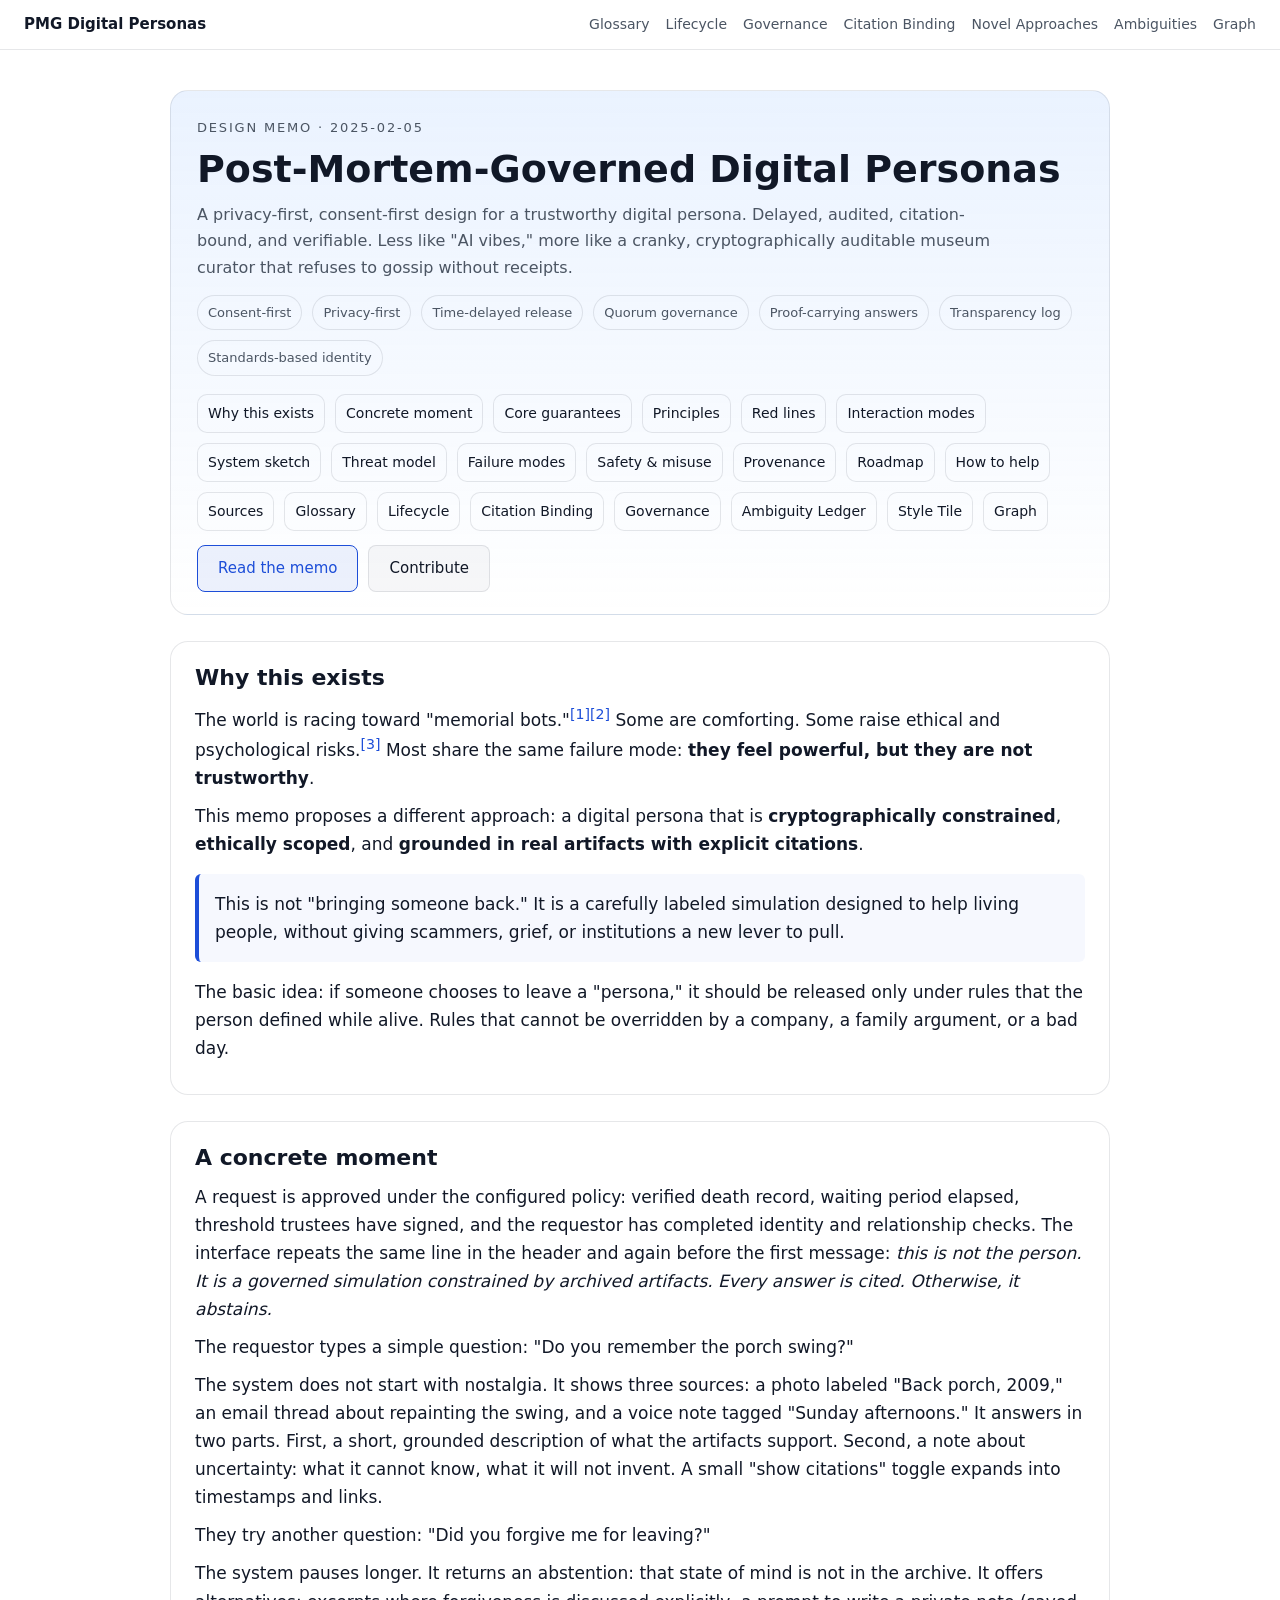
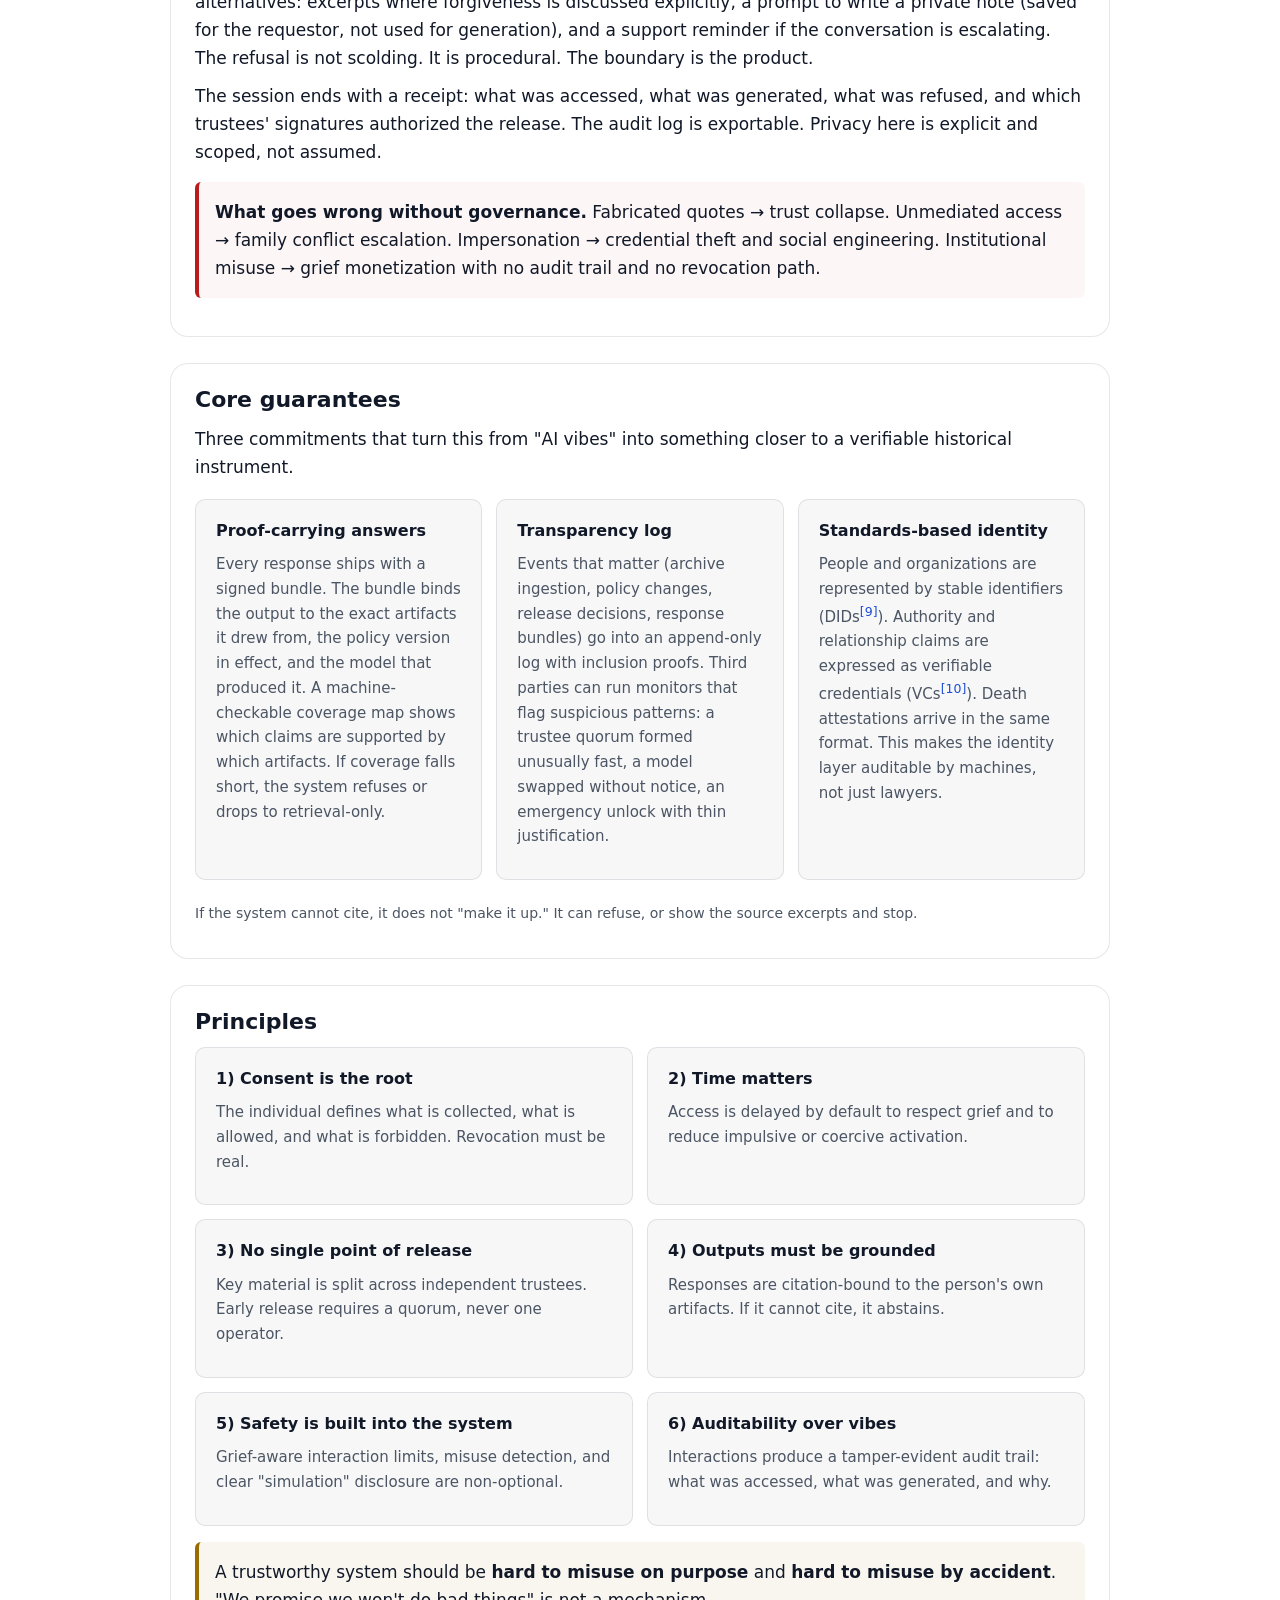
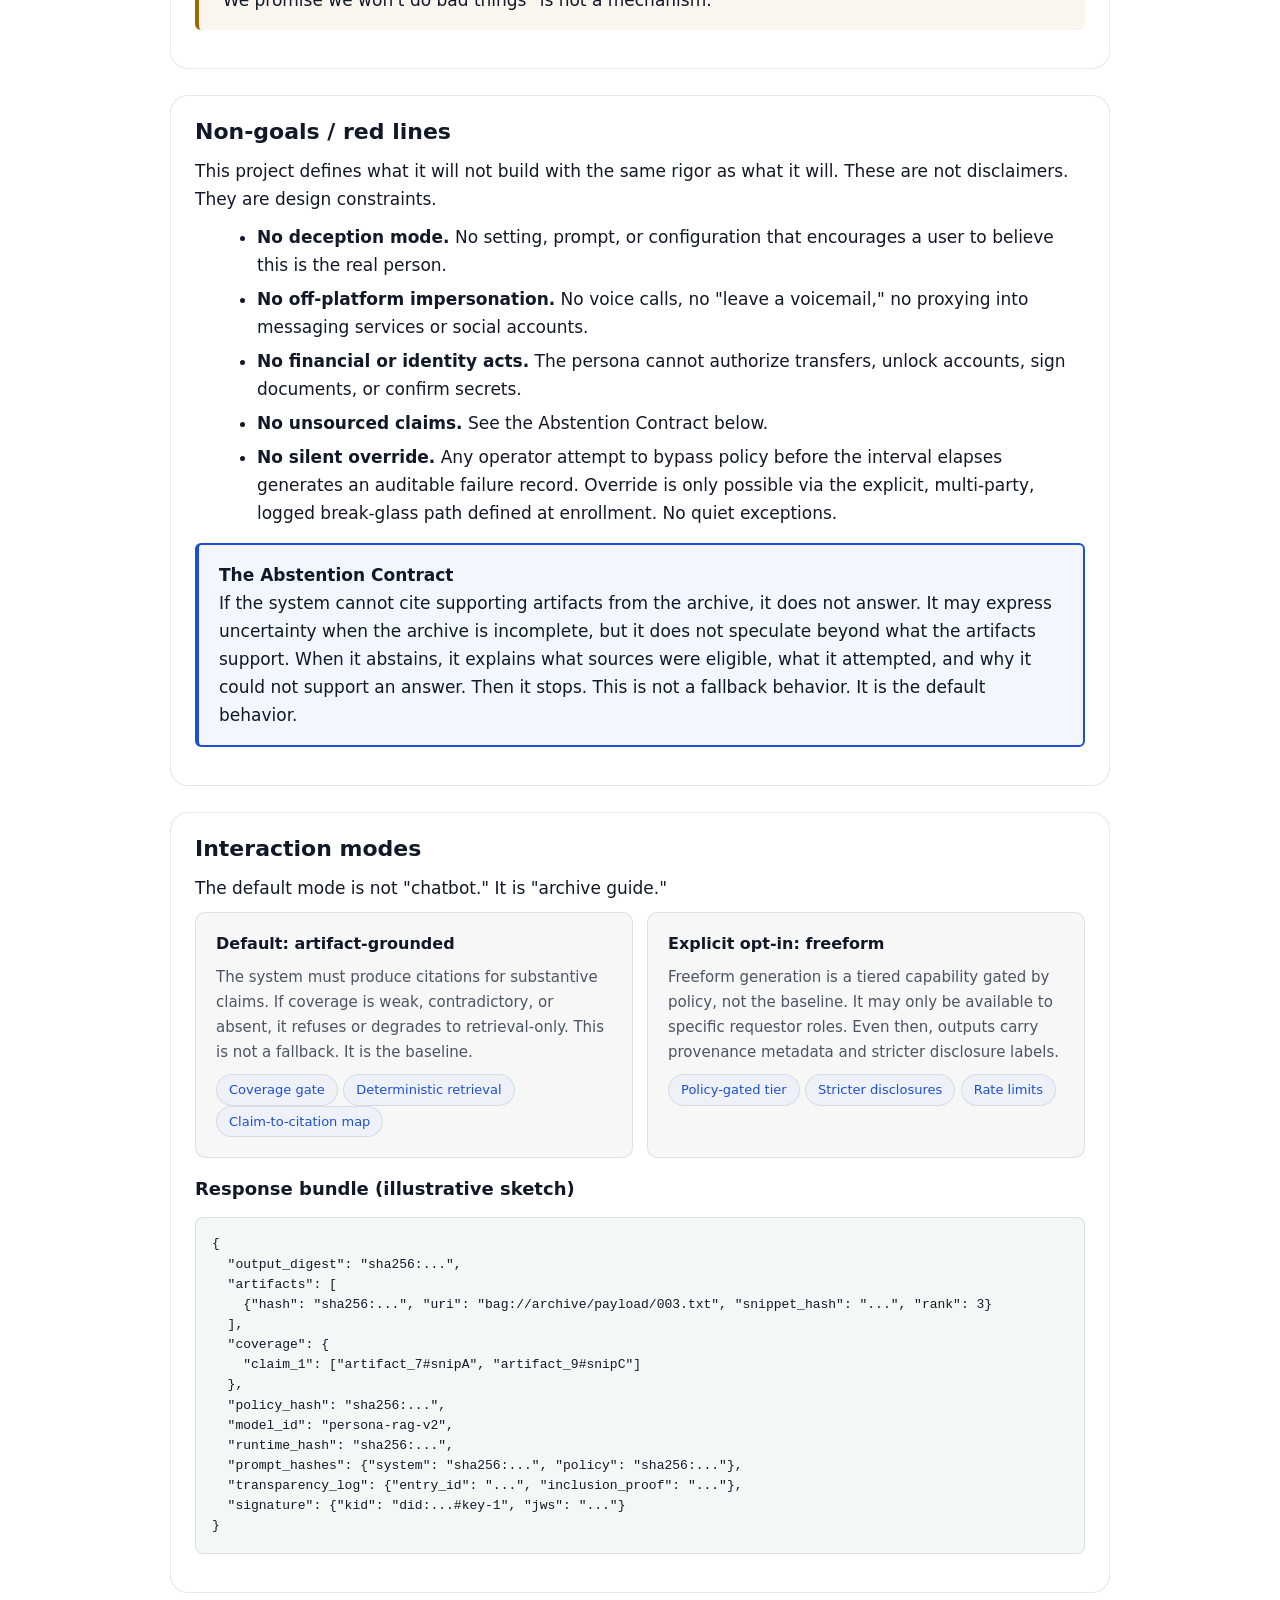
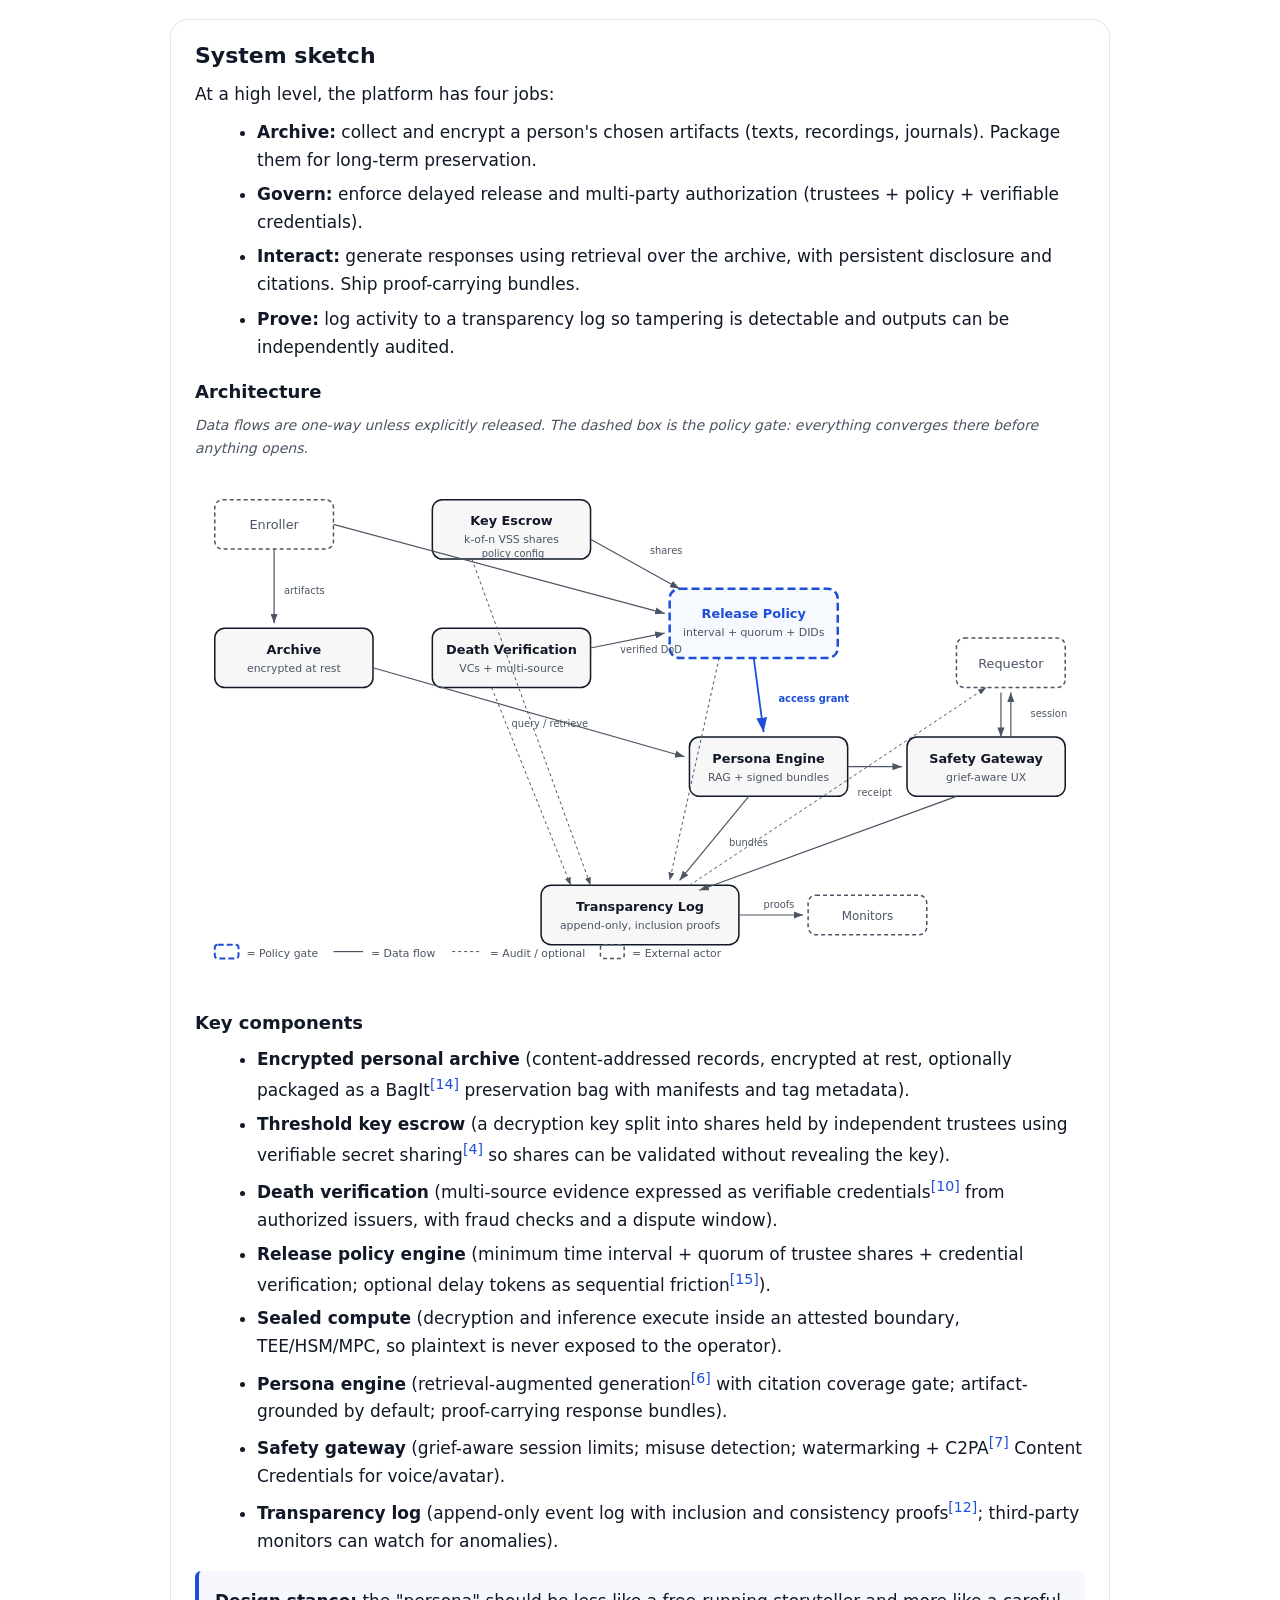
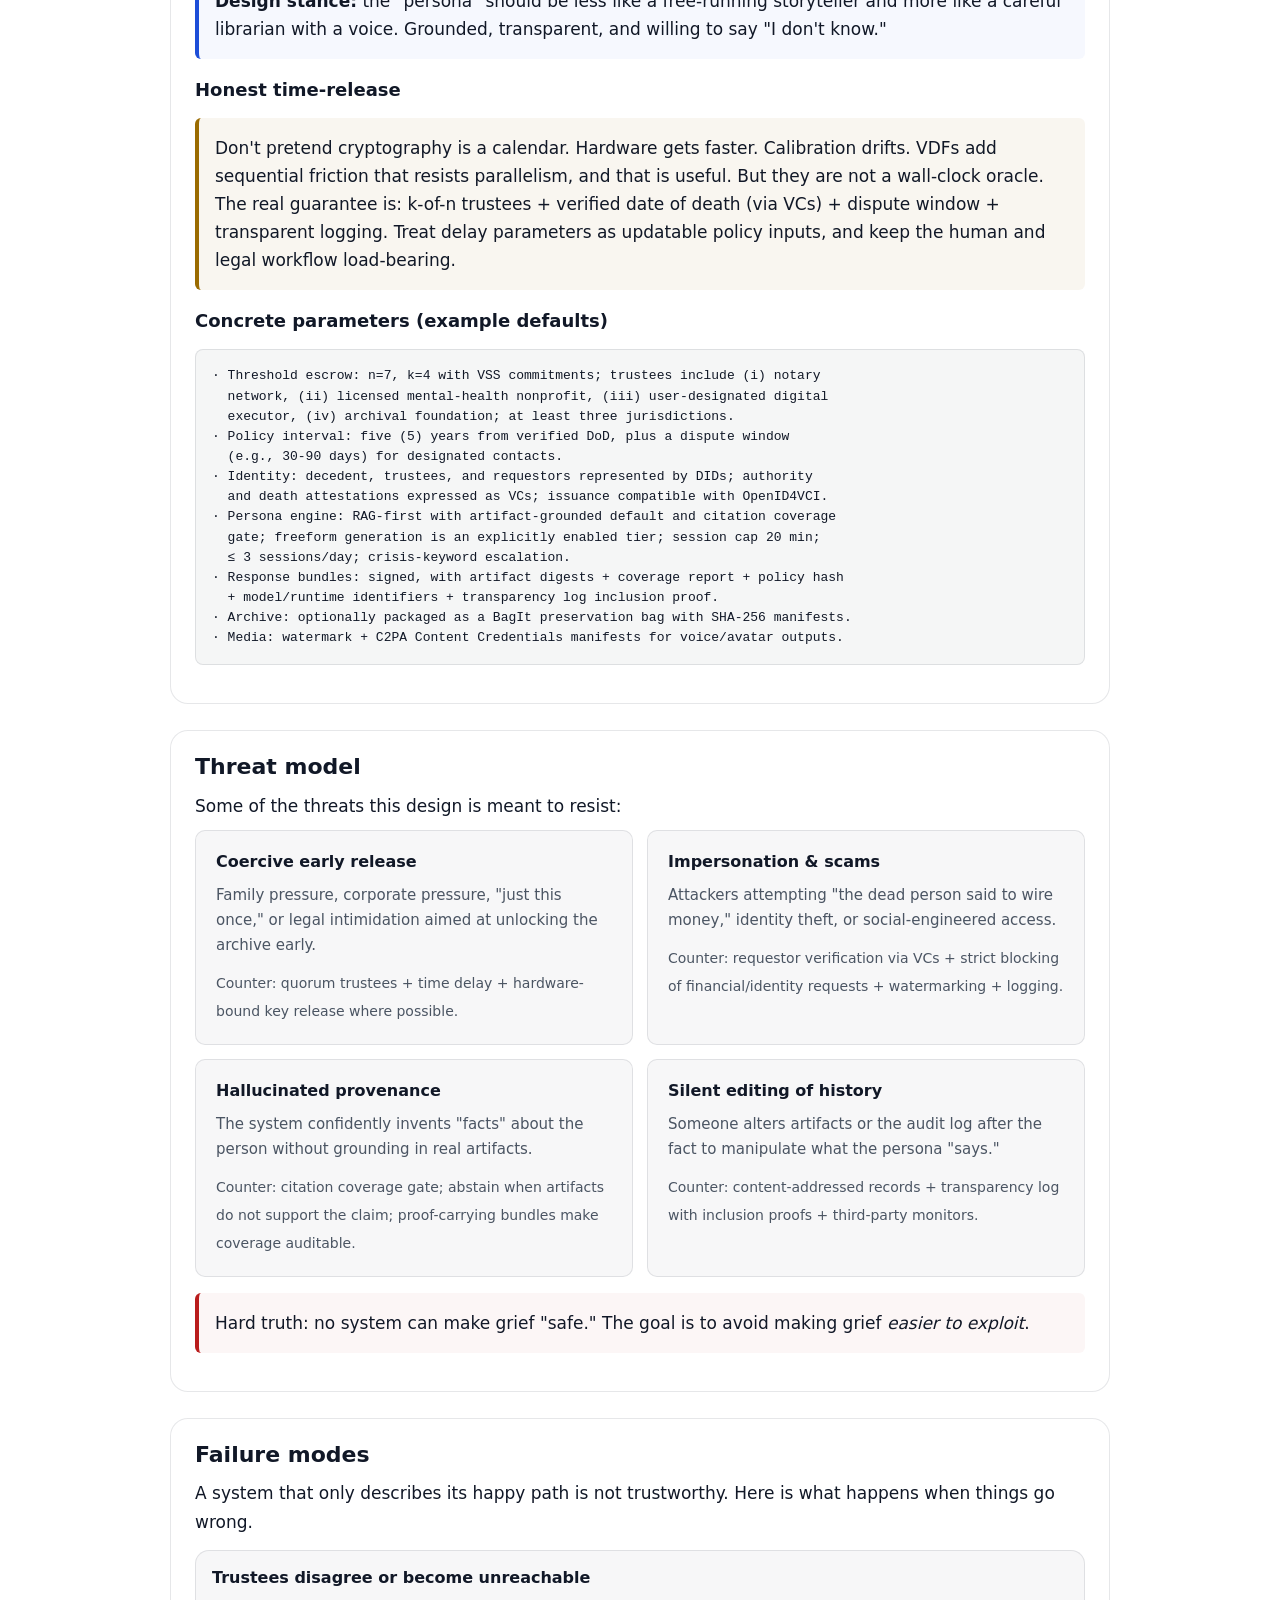
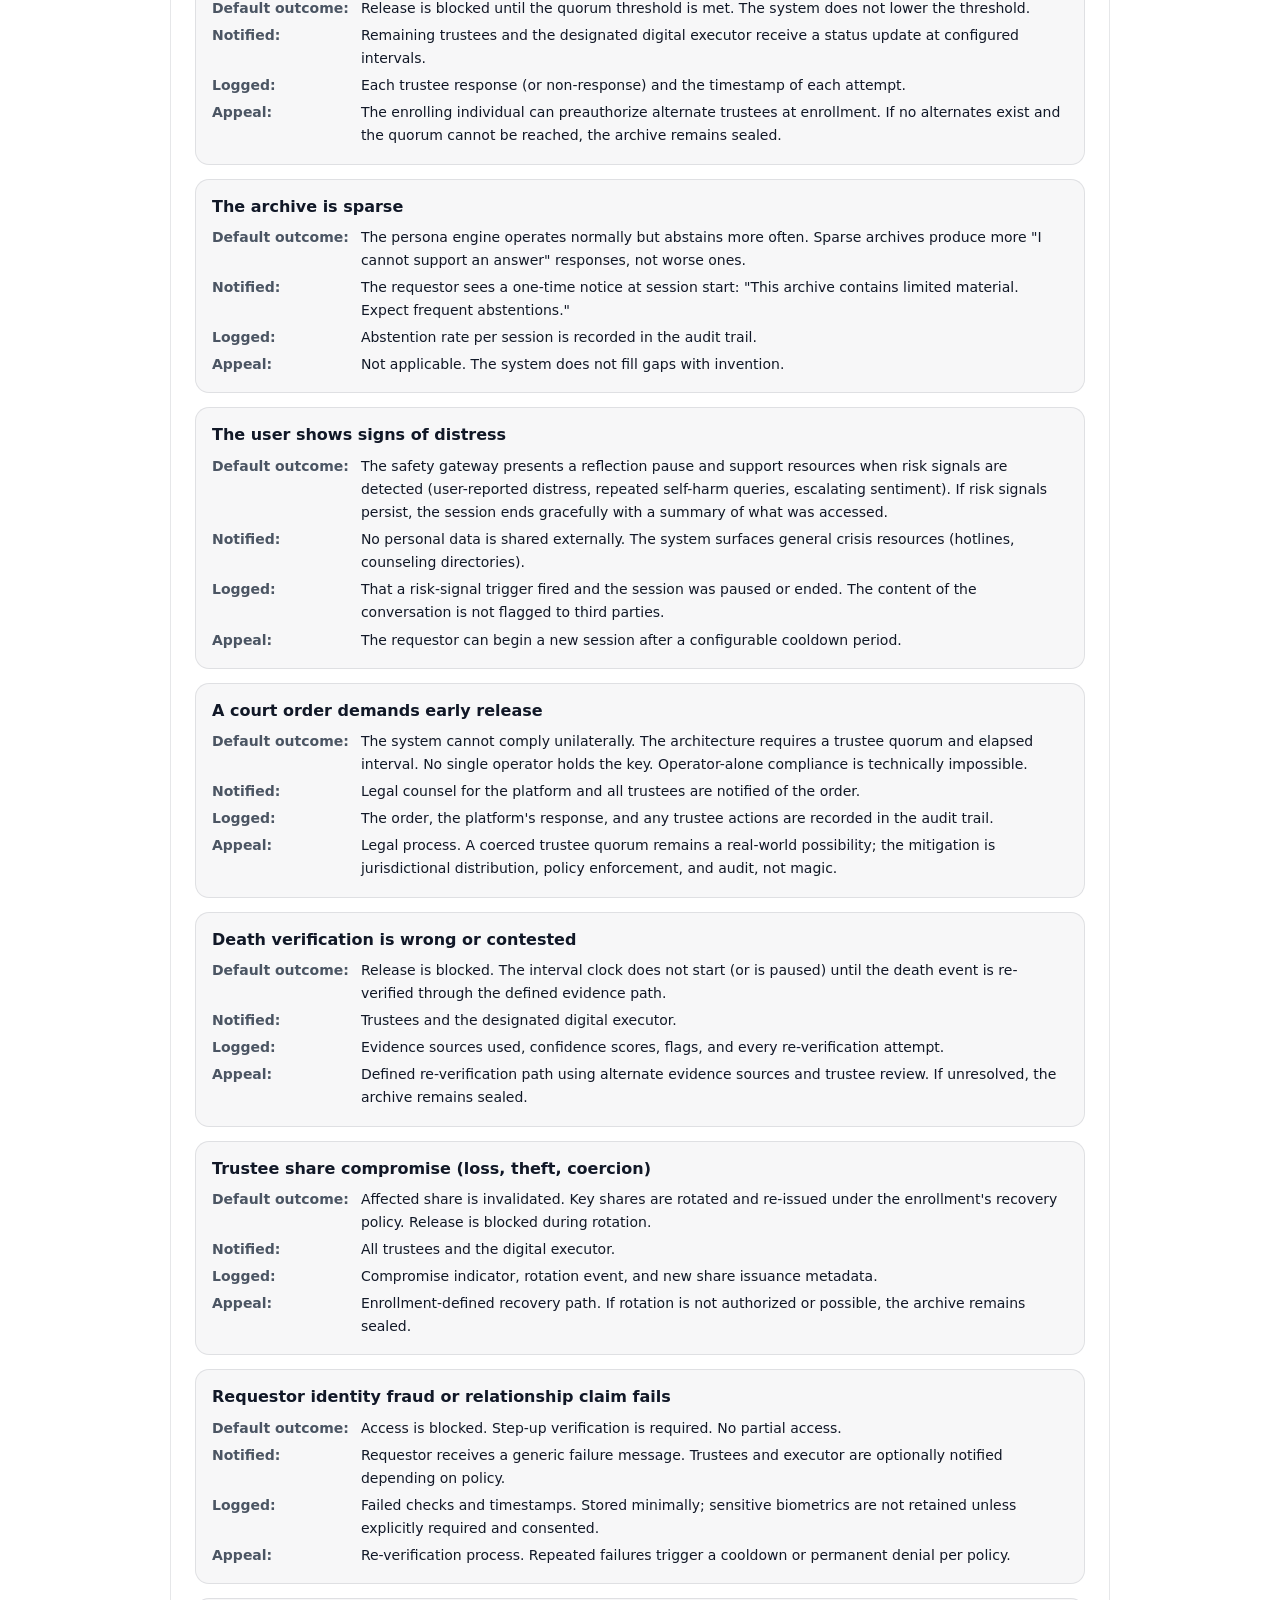
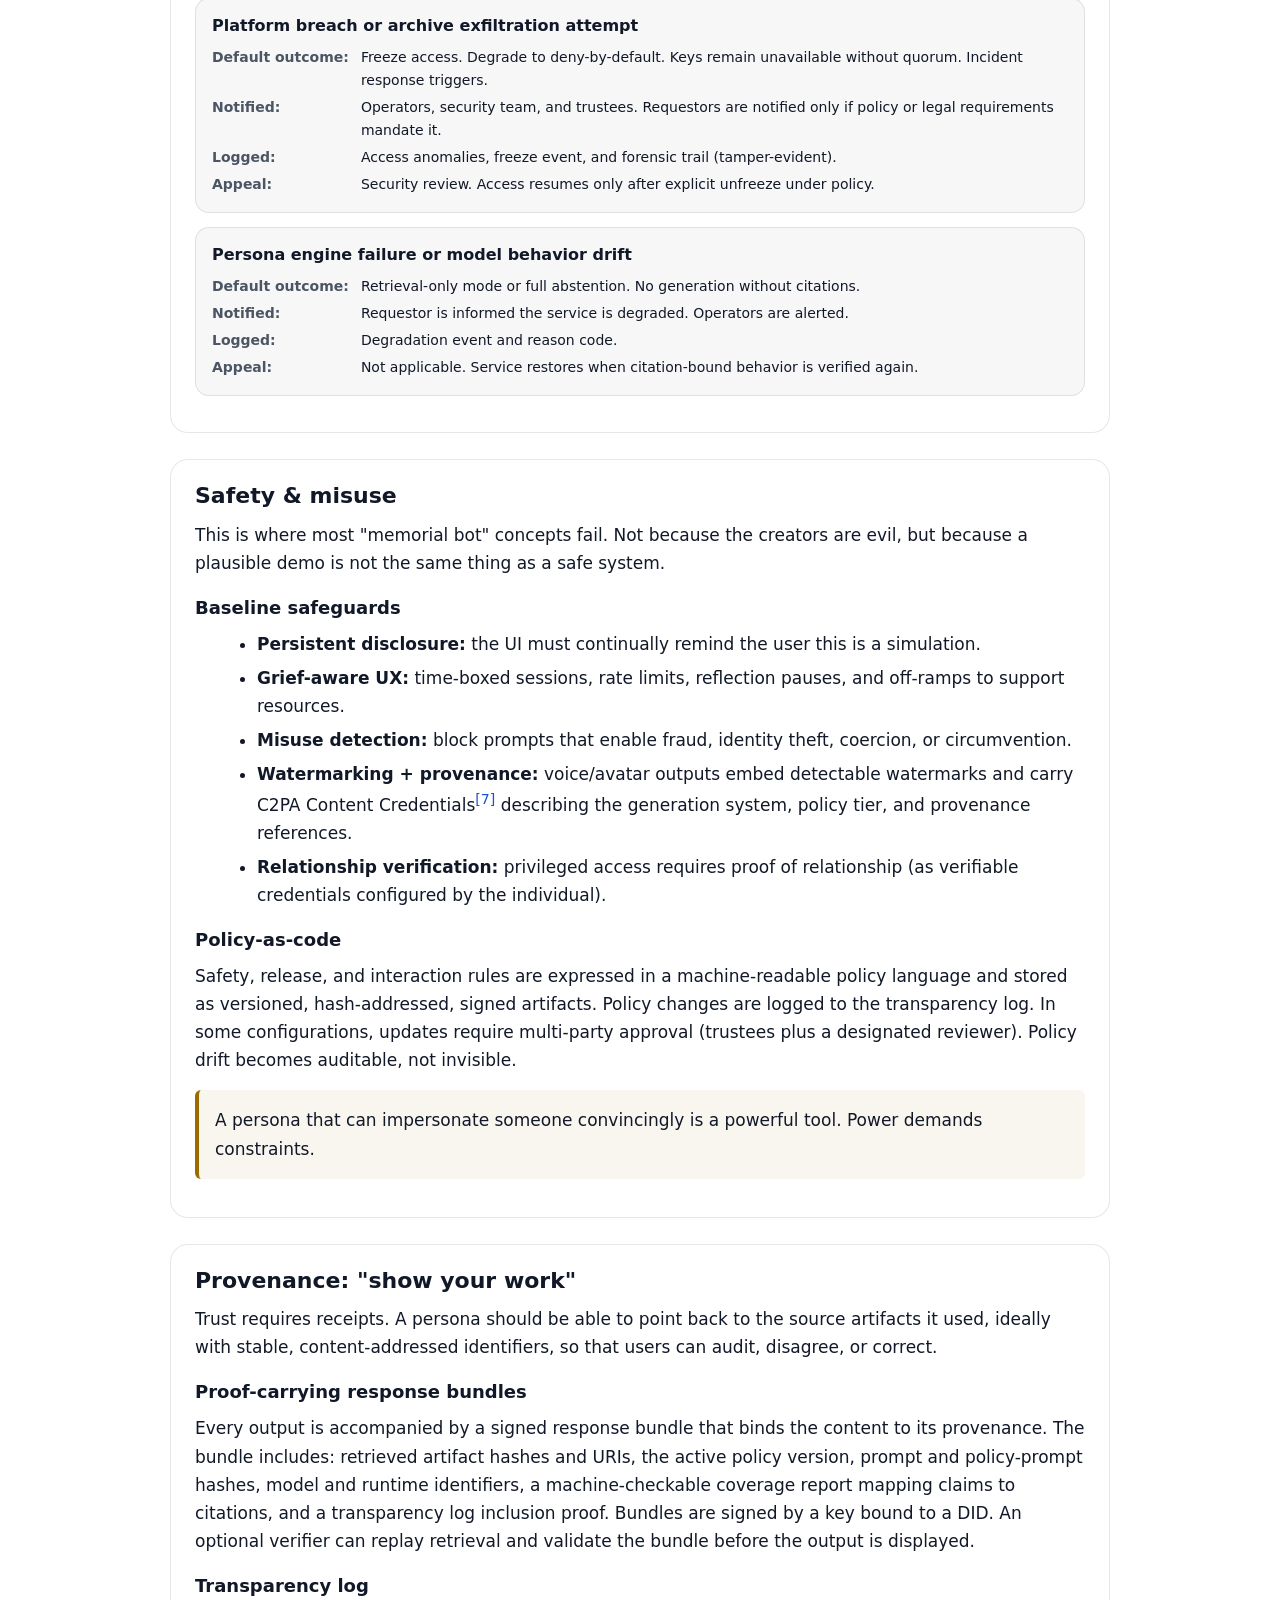
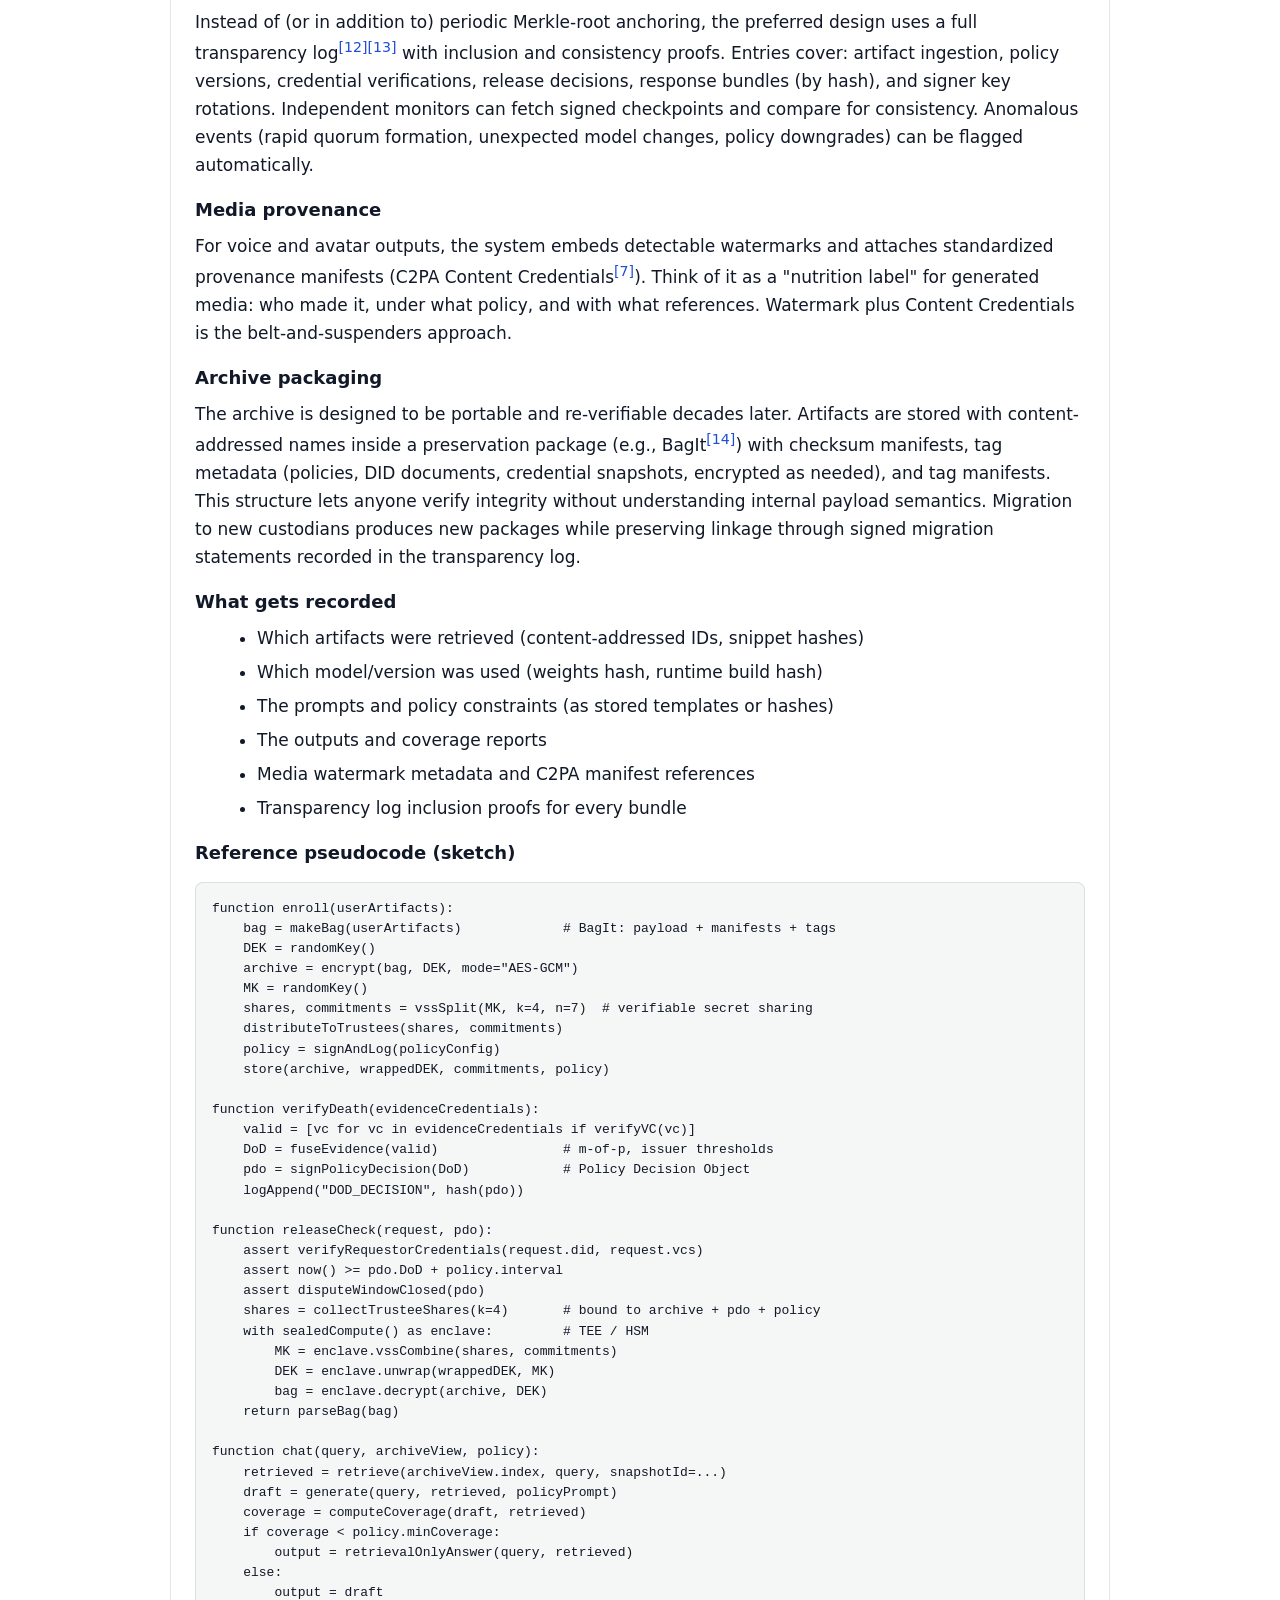
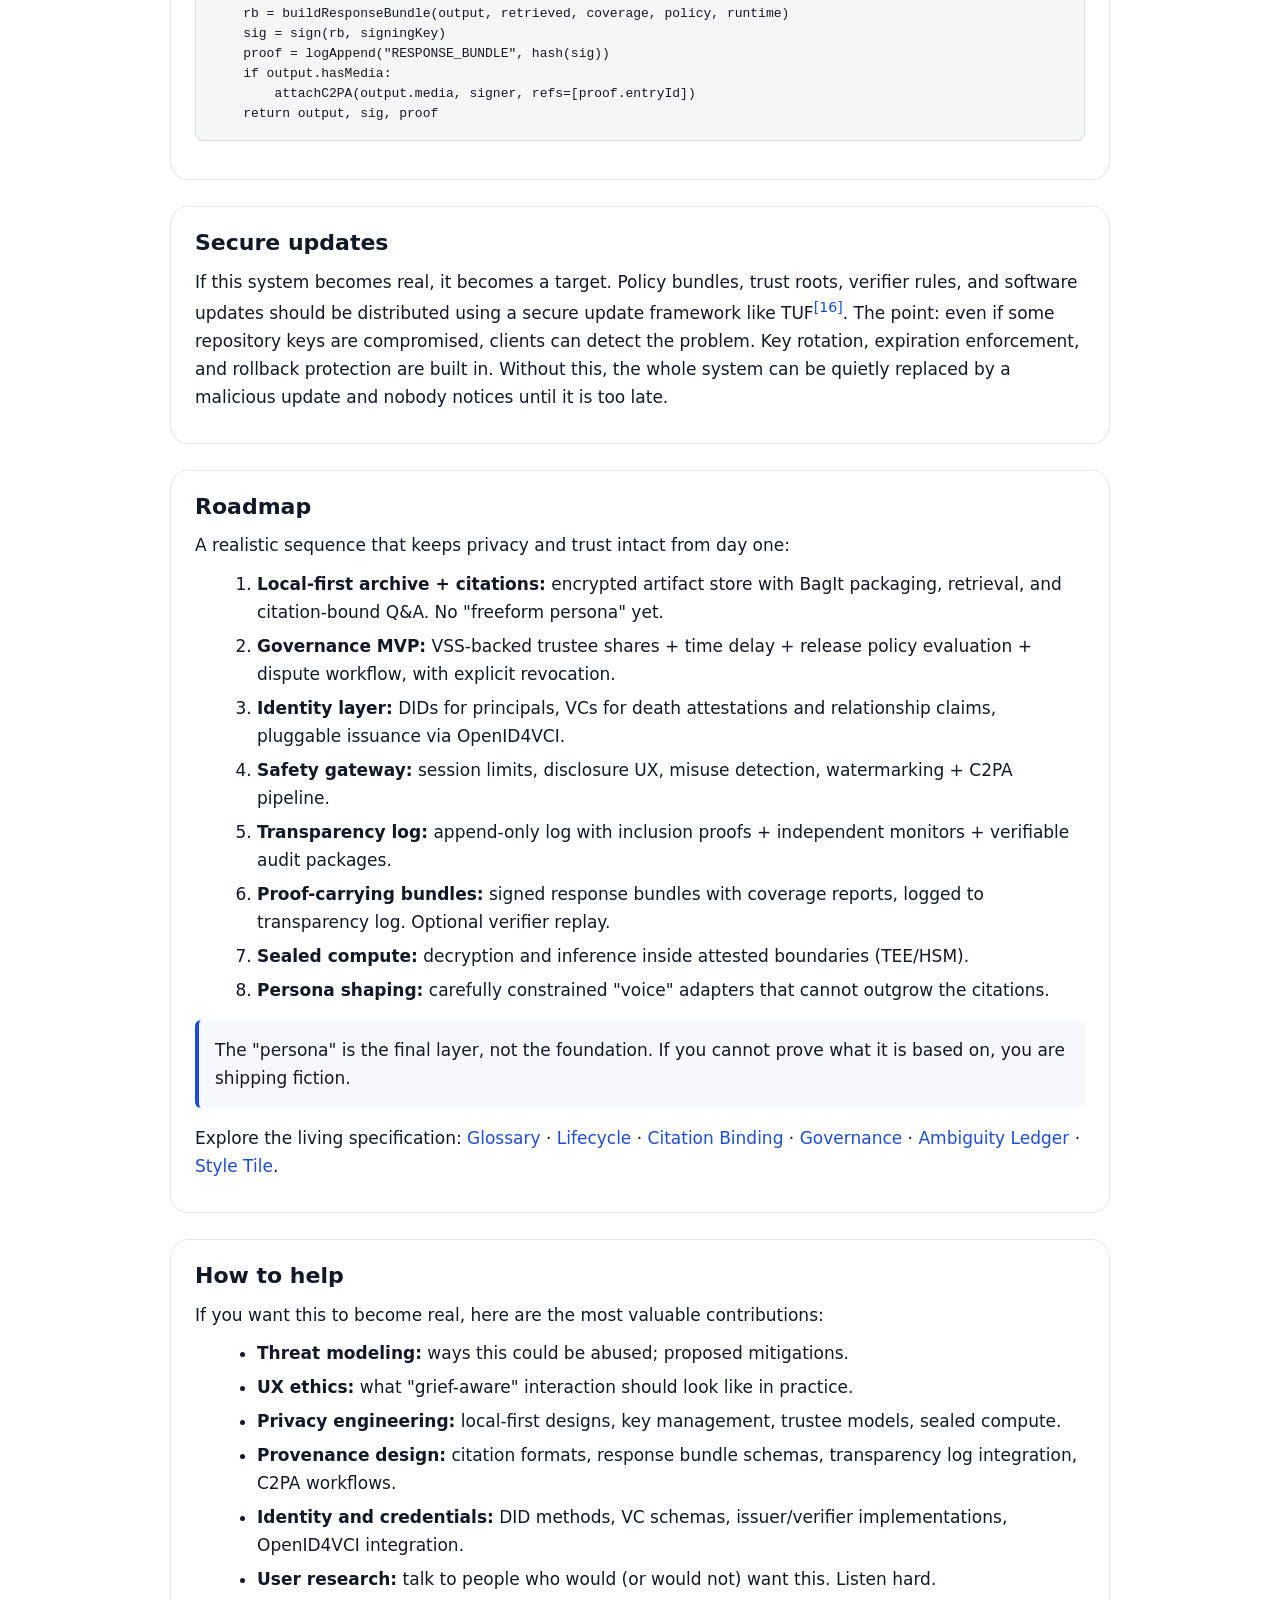
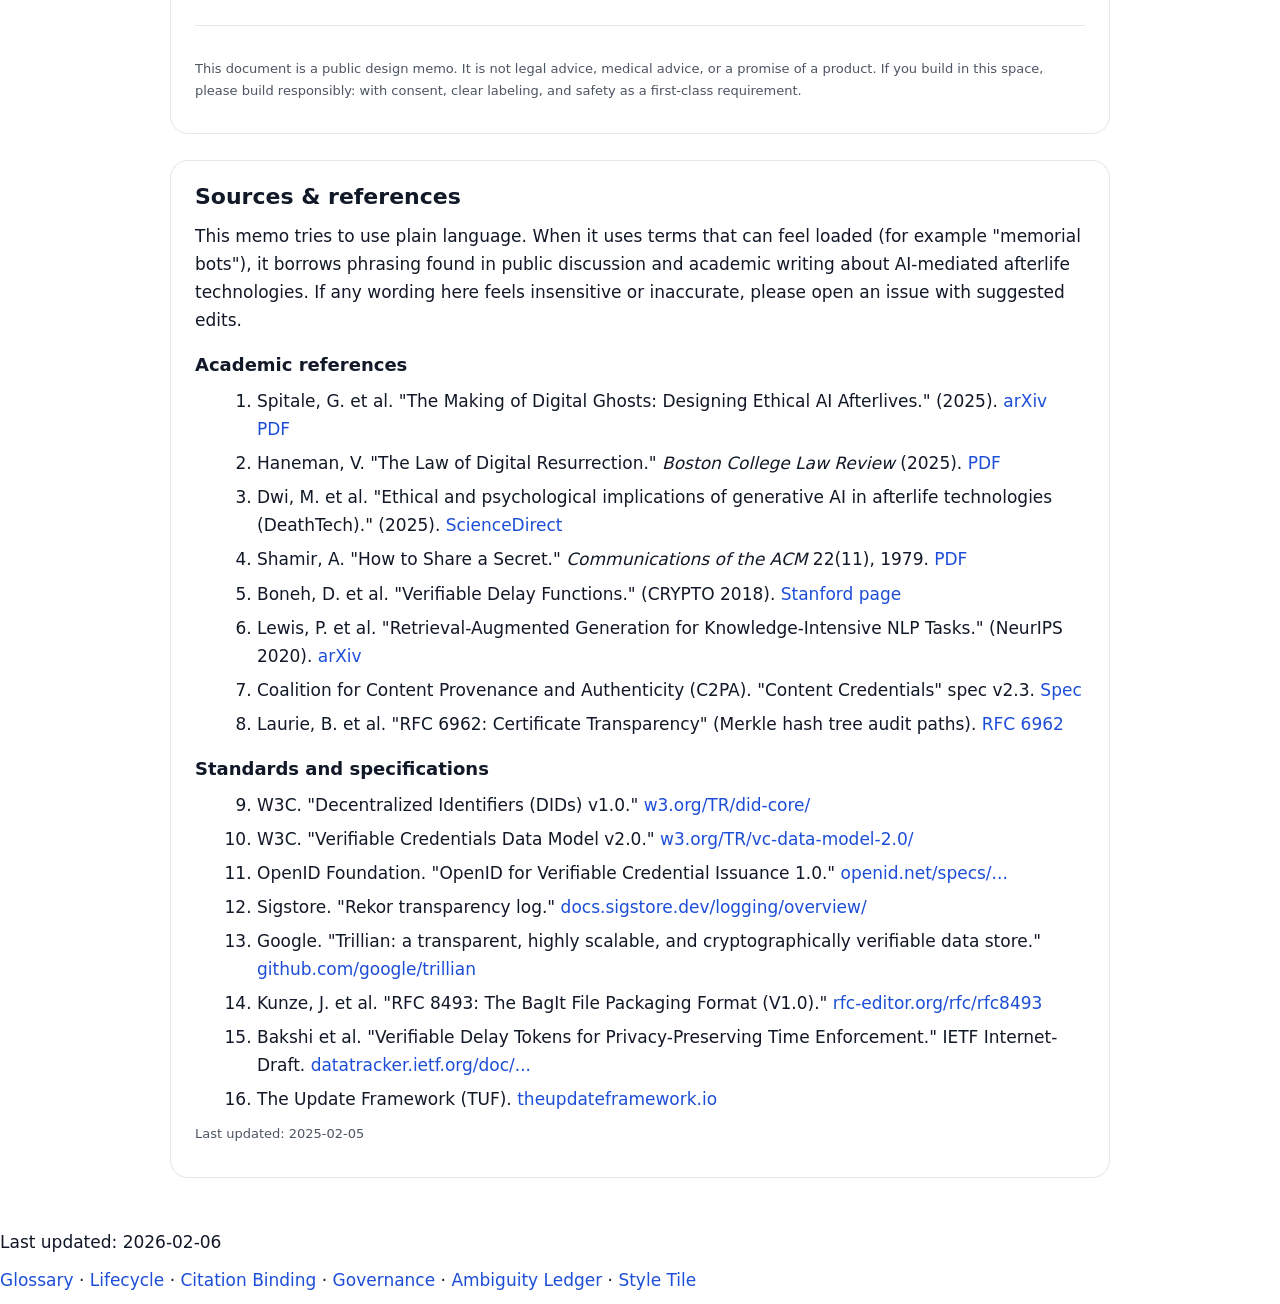
==== commit aae77344: "Add Graph link to global nav on all pages Co-Authored-By: Claude Opus 4.6 <noreply@anthropic.com>" ====
--- a/index.html
+++ b/index.html
@@ -20,6 +20,7 @@
     <a href="spec/citation-binding.html">Citation Binding</a>
     <a href="spec/novel-approaches.html">Novel Approaches</a>
     <a href="spec/ambiguities.html">Ambiguities</a>
+    <a href="graph.html">Graph</a>
   </nav>
 </header>
 
@@ -58,6 +59,7 @@
         <a href="spec/governance.html">Governance</a>
         <a href="spec/ambiguities.html">Ambiguity&nbsp;Ledger</a>
         <a href="style-tile.html">Style&nbsp;Tile</a>
+        <a href="graph.html">Graph</a>
       </nav>
       <div class="cta" role="group" aria-label="Primary actions">
         <a class="btn primary" href="#vignette">Read the memo</a>
--- a/style.css
+++ b/style.css
@@ -1025,3 +1025,256 @@
     transform: none !important;
   }
 }
+
+/* ── Graph page ───────────────────────────────── */
+.graph-page-header {
+  max-width: 980px;
+  margin: 0 auto;
+  padding: 24px 20px 0;
+}
+.graph-page-header h1 {
+  font-size: 28px;
+  font-weight: 600;
+  margin: 0 0 4px;
+}
+.graph-page-header .page-intro {
+  margin: 0 0 4px;
+}
+.graph-tip {
+  font-size: 13px;
+  color: var(--muted);
+  margin: 0;
+}
+.graph-controls {
+  max-width: 980px;
+  margin: 0 auto;
+  padding: 12px 20px;
+  position: sticky;
+  top: 49px;
+  z-index: 50;
+  display: flex;
+  flex-wrap: wrap;
+  align-items: center;
+  gap: 10px;
+  background: var(--panel);
+  border: 1px solid var(--line);
+  border-radius: 10px;
+}
+.graph-search {
+  display: flex;
+  align-items: center;
+  gap: 6px;
+  flex: 1 1 180px;
+  min-width: 140px;
+}
+.graph-search label {
+  font-size: 13px;
+  color: var(--muted);
+  white-space: nowrap;
+}
+.graph-search input {
+  flex: 1;
+  padding: 6px 10px;
+  font-size: 14px;
+  font-family: var(--sans);
+  color: var(--text);
+  background: var(--card-bg);
+  border: 1px solid var(--line);
+  border-radius: 6px;
+  outline: none;
+}
+.graph-search input:focus {
+  border-color: var(--accent);
+  box-shadow: 0 0 0 2px rgba(106,166,255,.2);
+}
+.graph-search input::placeholder {
+  color: var(--muted);
+  opacity: 0.6;
+}
+.graph-search .clear-btn {
+  padding: 4px 8px;
+  font-size: 13px;
+  font-family: var(--sans);
+  color: var(--muted);
+  background: var(--card-bg);
+  border: 1px solid var(--line);
+  border-radius: 6px;
+  cursor: pointer;
+}
+.graph-search .clear-btn:hover {
+  color: var(--text);
+  background: rgba(255,255,255,.06);
+}
+.graph-chips {
+  display: flex;
+  flex-wrap: wrap;
+  gap: 8px;
+  align-items: center;
+}
+.graph-chip {
+  display: inline-flex;
+  align-items: center;
+  gap: 6px;
+  font-size: 13px;
+  padding: 4px 12px;
+  border: 1px solid var(--line);
+  border-radius: 999px;
+  color: var(--text);
+  background: rgba(106,166,255,.06);
+  cursor: pointer;
+  font-family: var(--sans);
+  transition: opacity 0.15s ease;
+}
+.graph-chip:hover {
+  background: rgba(106,166,255,.12);
+}
+.graph-chip[aria-pressed="false"] {
+  opacity: 0.4;
+}
+.graph-chip[aria-pressed="false"] .chip-dot {
+  background: var(--muted) !important;
+}
+.chip-dot {
+  width: 8px;
+  height: 8px;
+  border-radius: 50%;
+  display: inline-block;
+  flex-shrink: 0;
+}
+.graph-reset-btn {
+  padding: 6px 14px;
+  font-size: 13px;
+  font-family: var(--sans);
+  color: var(--accent);
+  background: var(--card-bg);
+  border: 1px solid var(--line);
+  border-radius: 8px;
+  cursor: pointer;
+}
+.graph-reset-btn:hover {
+  background: rgba(106,166,255,.12);
+}
+.graph-container {
+  width: 100%;
+  min-height: 400px;
+  height: calc(100vh - 200px);
+  background: var(--bg);
+  position: relative;
+}
+#sigma-canvas {
+  width: 100%;
+  height: 100%;
+}
+.graph-fallback {
+  max-width: 980px;
+  margin: 0 auto;
+  padding: 40px 20px;
+  text-align: center;
+  color: var(--muted);
+  font-size: 15px;
+}
+.graph-error {
+  max-width: 980px;
+  margin: 0 auto;
+  padding: 40px 20px;
+  text-align: center;
+  color: var(--danger);
+  font-size: 15px;
+}
+.graph-tooltip {
+  position: absolute;
+  z-index: 60;
+  max-width: 240px;
+  padding: 8px 12px;
+  font-size: 13px;
+  line-height: 1.45;
+  color: var(--text);
+  background: var(--panel);
+  border: 1px solid var(--line);
+  border-radius: 6px;
+  box-shadow: 0 2px 8px rgba(0,0,0,.25);
+  pointer-events: none;
+  opacity: 0;
+  transition: opacity 0.15s ease;
+}
+.graph-tooltip.visible {
+  opacity: 1;
+}
+.graph-list-wrap {
+  max-width: 980px;
+  margin: 0 auto;
+  padding: 0 20px 40px;
+}
+.graph-list-wrap summary {
+  font-size: 14px;
+  color: var(--accent);
+  cursor: pointer;
+  padding: 8px 0;
+}
+.graph-list-wrap summary:hover {
+  text-decoration: underline;
+}
+.graph-list-group h3 {
+  font-size: 16px;
+  font-weight: 600;
+  margin: 16px 0 8px;
+  color: var(--text);
+}
+.graph-list-group ul {
+  list-style: none;
+  margin: 0;
+  padding: 0;
+}
+.graph-list-group li {
+  margin: 6px 0;
+  padding: 8px 12px;
+  border: 1px solid var(--line);
+  border-radius: 8px;
+  background: var(--card-bg);
+}
+.graph-list-group li a {
+  font-weight: 600;
+  font-size: 15px;
+}
+.graph-list-group li .list-desc {
+  display: block;
+  font-size: 13px;
+  color: var(--muted);
+  margin-top: 2px;
+}
+.sr-only {
+  position: absolute;
+  width: 1px;
+  height: 1px;
+  padding: 0;
+  margin: -1px;
+  overflow: hidden;
+  clip: rect(0,0,0,0);
+  white-space: nowrap;
+  border: 0;
+}
+
+@media (prefers-color-scheme: light) {
+  .graph-search .clear-btn:hover { background: rgba(17,24,39,.04); }
+  .graph-chip { background: rgba(29,78,216,.04); }
+  .graph-chip:hover { background: rgba(29,78,216,.08); }
+  .graph-reset-btn:hover { background: rgba(29,78,216,.08); }
+  .graph-tooltip { box-shadow: 0 2px 8px rgba(0,0,0,.10); }
+  .graph-search input:focus { box-shadow: 0 0 0 2px rgba(29,78,216,.15); }
+}
+
+@media (max-width: 860px) {
+  .graph-controls {
+    flex-direction: column;
+    align-items: stretch;
+  }
+  .graph-container {
+    height: calc(100vh - 280px);
+    min-height: 300px;
+  }
+}
+
+@media (prefers-reduced-motion: reduce) {
+  .graph-chip { transition: none; }
+  .graph-tooltip { transition: none; }
+}
